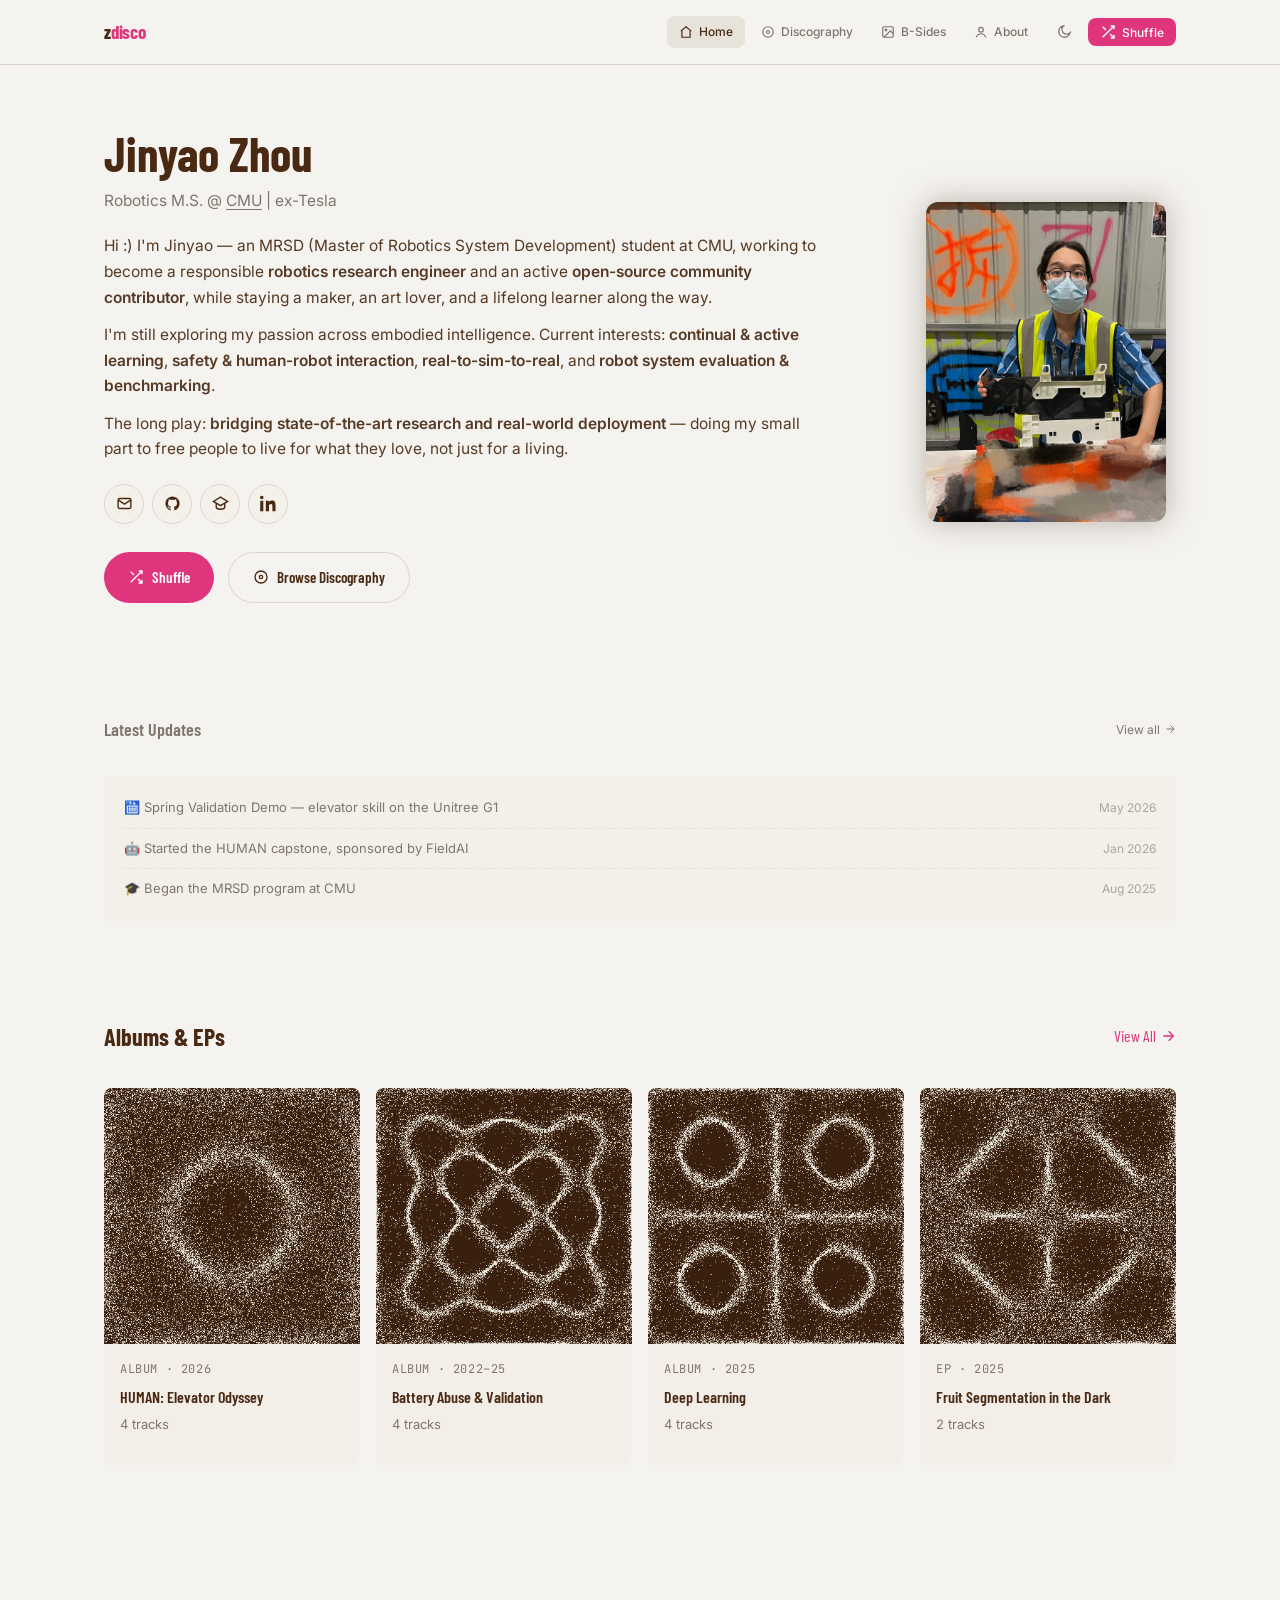
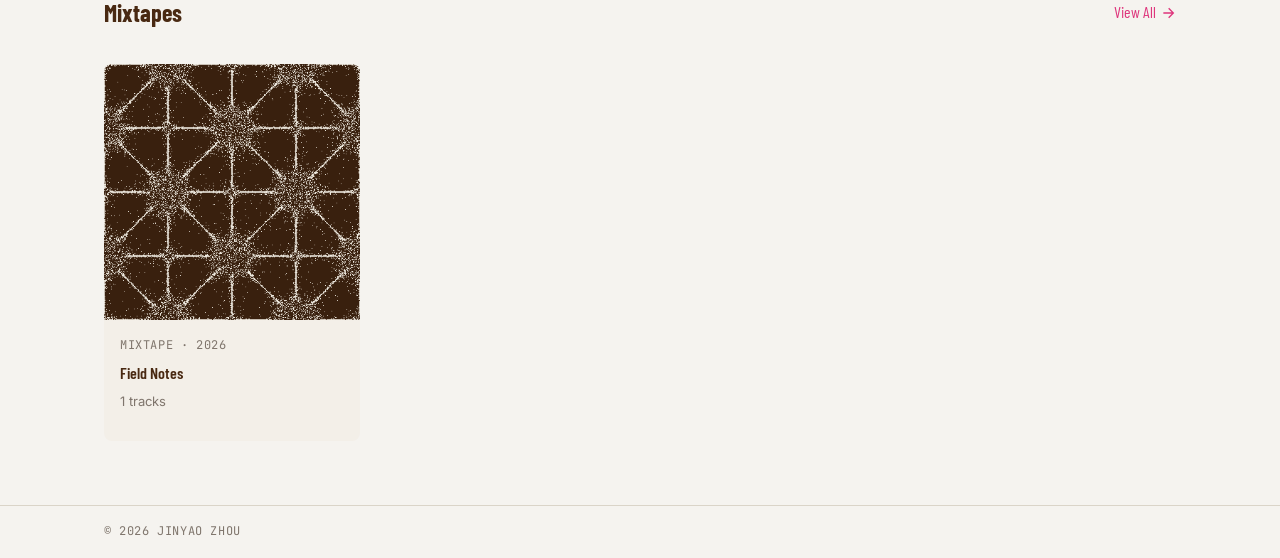
==== index.html @ b85bdb36 "Bio: strong -> responsible robotics research engineer Co-Authored-By: Claude Fable 5 <noreply@anthro" ====
<!doctype html>
<html lang="en">
<head>
<meta charset="utf-8">
<meta name="viewport" content="width=device-width, initial-scale=1">
<title>Jinyao Zhou — Robotics Engineer</title>
<meta name="description" content="Jinyao Zhou — robotics engineer at CMU. Humanoid loco-manipulation, real-robot validation, and a discography of everything learned along the way.">
<script>try{var s=localStorage.getItem("theme");if(s?s==="dark":matchMedia("(prefers-color-scheme: dark)").matches)document.documentElement.classList.add("dark")}catch(e){}</script>
<link rel="preconnect" href="https://fonts.googleapis.com">
<link rel="preconnect" href="https://fonts.gstatic.com" crossorigin>
<link href="https://fonts.googleapis.com/css2?family=Barlow:wght@400;500;600;700&family=Barlow+Condensed:wght@400;500;600;700&family=Inter:wght@300;400;500;600&family=JetBrains+Mono:wght@400;500&display=swap" rel="stylesheet">
<link rel="stylesheet" href="assets/style.css">
<link rel="icon" href="data:image/svg+xml,<svg xmlns='http://www.w3.org/2000/svg' viewBox='0 0 100 100'><circle cx='50' cy='50' r='46' fill='%23171310'/><circle cx='50' cy='50' r='30' fill='none' stroke='%23e0388a' stroke-width='4'/><circle cx='50' cy='50' r='8' fill='%23e0388a'/></svg>">
</head>
<body>
<nav class="nav">
  <div class="container wide nav-in">
    <a class="logo" href="index.html">z<span>disco</span></a>
    <div class="nav-right">
      <a class="nav-link" aria-current="page" href="index.html"><svg viewBox="0 0 24 24" fill="none" stroke="currentColor" stroke-width="2"><path d="M3 10.5 12 3l9 7.5"/><path d="M5 9.5V21h14V9.5"/></svg><span class="lbl">Home</span></a>
      <a class="nav-link" href="discography.html"><svg viewBox="0 0 24 24" fill="none" stroke="currentColor" stroke-width="2"><circle cx="12" cy="12" r="9"/><circle cx="12" cy="12" r="2.5"/></svg><span class="lbl">Discography</span></a>
      <a class="nav-link" href="bsides.html"><svg viewBox="0 0 24 24" fill="none" stroke="currentColor" stroke-width="2"><rect x="3" y="3" width="18" height="18" rx="2"/><circle cx="8.5" cy="8.5" r="1.5"/><path d="m21 15-5-5L5 21"/></svg><span class="lbl">B-Sides</span></a>
      <a class="nav-link" href="about.html"><svg viewBox="0 0 24 24" fill="none" stroke="currentColor" stroke-width="2"><circle cx="12" cy="8" r="4"/><path d="M4 21c1.5-4 4.5-6 8-6s6.5 2 8 6"/></svg><span class="lbl">About</span></a>
      <button class="icon-btn" onclick="toggleTheme()" aria-label="Toggle theme">
        <svg class="icon-sun" viewBox="0 0 24 24" fill="none" stroke="currentColor" stroke-width="2"><circle cx="12" cy="12" r="4"/><path d="M12 2v2m0 16v2M4.9 4.9l1.4 1.4m11.4 11.4 1.4 1.4M2 12h2m16 0h2M4.9 19.1l1.4-1.4M17.7 6.3l1.4-1.4"/></svg>
        <svg class="icon-moon" viewBox="0 0 24 24" fill="none" stroke="currentColor" stroke-width="2"><path d="M21 13A8.5 8.5 0 1 1 11 3a7 7 0 0 0 10 10z"/></svg>
      </button>
      <button class="nav-shuffle" onclick="shuffle()"><svg viewBox="0 0 24 24" fill="none" stroke="currentColor" stroke-width="2"><path d="M16 3h5v5M4 20 21 3M21 16v5h-5M15 15l6 6M4 4l5 5"/></svg><span class="lbl">Shuffle</span></button>
    </div>
  </div>
</nav>

<main>
  <!-- hero: academic intro -->
  <section class="hero">
    <div class="container wide hero-in">
      <div class="fade-in">
        <h1>Jinyao Zhou</h1>
        <p class="role">Robotics M.S. @ <a href="https://www.ri.cmu.edu/" target="_blank" rel="noopener">CMU</a> | ex-Tesla</p>
        <p class="bio">
          Hi :) I'm Jinyao — an MRSD (Master of Robotics System Development) student at CMU,
          working to become a responsible <strong>robotics research engineer</strong> and an active
          <strong>open-source community contributor</strong>, while staying a maker, an art
          lover, and a lifelong learner along the way.
        </p>
        <p class="bio">
          I'm still exploring my passion across embodied intelligence. Current interests:
          <strong>continual &amp; active learning</strong>, <strong>safety &amp; human-robot
          interaction</strong>, <strong>real-to-sim-to-real</strong>, and <strong>robot system
          evaluation &amp; benchmarking</strong>.
        </p>
        <p class="bio">
          The long play: <strong>bridging state-of-the-art research and real-world
          deployment</strong> — doing my small part to free people to live for what they love,
          not just for a living.
        </p>
        <div class="hero-links">
          <a class="chip" aria-label="Email" title="Email" href="mailto:jinyaozh@cs.cmu.edu"><svg viewBox="0 0 24 24" fill="none" stroke="currentColor" stroke-width="2"><rect x="3" y="5" width="18" height="14" rx="2"/><path d="m3 7 9 6 9-6"/></svg></a>
          <a class="chip" aria-label="GitHub" title="GitHub" href="https://github.com/kaleido-jean" target="_blank" rel="noopener"><svg viewBox="0 0 24 24" fill="currentColor"><path d="M12 2a10 10 0 0 0-3.16 19.49c.5.09.68-.22.68-.48v-1.7c-2.78.6-3.37-1.34-3.37-1.34-.45-1.16-1.11-1.47-1.11-1.47-.9-.62.07-.6.07-.6 1 .07 1.53 1.03 1.53 1.03.89 1.52 2.34 1.08 2.91.83.09-.65.35-1.09.63-1.34-2.22-.25-4.55-1.11-4.55-4.94 0-1.09.39-1.98 1.03-2.68-.1-.25-.45-1.27.1-2.64 0 0 .84-.27 2.75 1.02a9.56 9.56 0 0 1 5 0c1.91-1.29 2.75-1.02 2.75-1.02.55 1.37.2 2.39.1 2.64.64.7 1.03 1.59 1.03 2.68 0 3.84-2.34 4.68-4.57 4.93.36.31.68.92.68 1.85V21c0 .27.18.58.69.48A10 10 0 0 0 12 2z"/></svg></a>
          <a class="chip" aria-label="Google Scholar" title="Google Scholar (TODO)" href="#"><svg viewBox="0 0 24 24" fill="none" stroke="currentColor" stroke-width="2"><path d="M12 3 2 9l10 6 10-6-10-6z"/><path d="M6 11.5V17c0 1.7 2.7 3 6 3s6-1.3 6-3v-5.5"/></svg></a>
          <a class="chip" aria-label="LinkedIn" title="LinkedIn" href="https://www.linkedin.com/in/jinyao-zhou-a4422336a/" target="_blank" rel="noopener"><svg viewBox="0 0 24 24" fill="currentColor"><path d="M4.98 3.5A2.49 2.49 0 0 1 2.5 6 2.49 2.49 0 0 1 0 3.5C0 2.12 1.12 1 2.5 1s2.48 1.12 2.48 2.5zM.3 8.2h4.4V23H.3zM8.2 8.2h4.2v2h.06c.59-1.1 2.03-2.27 4.18-2.27 4.47 0 5.3 2.94 5.3 6.77V23h-4.4v-6.7c0-1.6-.03-3.66-2.23-3.66-2.24 0-2.58 1.74-2.58 3.54V23H8.2z"/></svg></a>
        </div>
        <div class="hero-ctas">
          <button class="btn-pill primary" onclick="shuffle()"><svg viewBox="0 0 24 24" fill="none" stroke="currentColor" stroke-width="2"><path d="M16 3h5v5M4 20 21 3M21 16v5h-5M15 15l6 6M4 4l5 5"/></svg>Shuffle</button>
          <a class="btn-pill outline" href="discography.html"><svg viewBox="0 0 24 24" fill="none" stroke="currentColor" stroke-width="2"><circle cx="12" cy="12" r="9"/><circle cx="12" cy="12" r="2.5"/></svg>Browse Discography</a>
        </div>
      </div>
      <div class="hero-photo fade-in d2">
        <img src="assets/profile.jpg" alt="Portrait of Jinyao Zhou">
      </div>
    </div>
  </section>

  <!-- Latest Updates -->
  <section class="block">
    <div class="container wide">
      <div class="sec-head sm">
        <h2>Latest Updates</h2>
        <a class="more xs" href="about.html">View all <svg viewBox="0 0 24 24" fill="none" stroke="currentColor" stroke-width="2" style="width:12px;height:12px"><path d="M5 12h14M13 5l7 7-7 7"/></svg></a>
      </div>
      <div class="updates">
        <div class="update"><span>🛗 Spring Validation Demo — elevator skill on the Unitree G1</span><span class="when">May 2026</span></div>
        <div class="update"><span>🤖 Started the HUMAN capstone, sponsored by FieldAI</span><span class="when">Jan 2026</span></div>
        <div class="update"><span>🎓 Began the MRSD program at CMU</span><span class="when">Aug 2025</span></div>
      </div>
    </div>
  </section>

  <!-- Albums & EPs: the projects -->
  <section class="block lg">
    <div class="container wide">
      <div class="sec-head">
        <h2>Albums &amp; EPs</h2>
        <a class="more" href="discography.html">View All <svg viewBox="0 0 24 24" fill="none" stroke="currentColor" stroke-width="2"><path d="M5 12h14M13 5l7 7-7 7"/></svg></a>
      </div>
      <div class="grid-albums" data-albums="4" data-types="album,ep"></div>
    </div>
  </section>

  <!-- Mixtapes: casual notes & essays -->
  <section class="block lg">
    <div class="container wide">
      <div class="sec-head">
        <h2>Mixtapes</h2>
        <a class="more" href="discography.html">View All <svg viewBox="0 0 24 24" fill="none" stroke="currentColor" stroke-width="2"><path d="M5 12h14M13 5l7 7-7 7"/></svg></a>
      </div>
      <div class="grid-albums" data-albums="4" data-types="mixtape"></div>
    </div>
  </section>

  <!-- B-Sides preview: photos & artworks -->
  <section class="block lg">
    <div class="container wide">
      <div class="sec-head">
        <h2>B-Sides</h2>
        <a class="more" href="bsides.html">Gallery <svg viewBox="0 0 24 24" fill="none" stroke="currentColor" stroke-width="2"><path d="M5 12h14M13 5l7 7-7 7"/></svg></a>
      </div>
      <div class="grid-photos" data-photos data-empty-hide></div>
    </div>
  </section>
</main>

<footer class="site">
  <div class="container wide">
    <span class="metadata">© 2026 Jinyao Zhou</span>
  </div>
</footer>

<script src="assets/albums.js"></script>
<script src="assets/site.js"></script>
<script src="assets/chladni.js"></script>
</body>
</html>
---- assets/style.css ----
/* ============================================================
   zdisco — ported 1:1 from the Lovable draft's design tokens
   (src/index.css + tailwind.config.ts of genz-discography)
   Fonts: Barlow Condensed (headings) · Inter (body) · JetBrains Mono (metadata)
   ============================================================ */

:root {
  --background: 38 25% 95%;
  --foreground: 25 60% 18%;
  --card: 38 30% 93%;
  --card-foreground: 25 60% 18%;
  --primary: 335 72% 54%;
  --primary-foreground: 0 0% 100%;
  --muted: 38 20% 88%;
  --muted-foreground: 30 8% 46%;
  --border: 38 20% 82%;
  --radius: 0.75rem;

  --font-heading: 'Barlow Condensed', 'Barlow', sans-serif;
  --font-body: 'Inter', sans-serif;
  --font-mono: 'JetBrains Mono', monospace;

  --glow-primary: 0 0 30px hsl(25 10% 45% / 0.5);
}

.dark {
  --background: 30 20% 6%;
  --foreground: 35 40% 82%;
  --card: 30 15% 12%;
  --card-foreground: 40 25% 93%;
  --primary: 335 72% 54%;
  --primary-foreground: 30 20% 6%;
  --muted: 30 10% 20%;
  --muted-foreground: 35 12% 62%;
  --border: 30 10% 20%;
}

* { box-sizing: border-box; border-color: hsl(var(--border)); }
html { scroll-behavior: smooth; }
@media (prefers-reduced-motion: reduce) {
  html { scroll-behavior: auto; }
  * { transition: none !important; animation: none !important; }
}

body {
  margin: 0;
  background: hsl(var(--background));
  color: hsl(var(--foreground));
  font-family: var(--font-body);
  font-size: 15.5px;
  line-height: 1.65;
  -webkit-font-smoothing: antialiased;
}

h1, h2, h3, h4 { font-family: var(--font-heading); margin: 0; }
a { color: inherit; text-decoration: none; }
:focus-visible { outline: 2px solid hsl(var(--primary)); outline-offset: 3px; border-radius: 4px; }

.container { max-width: 1024px; margin: 0 auto; padding: 0 24px; }
.container.wide { max-width: 1120px; }
.container.narrow { max-width: 768px; }

/* .metadata — the mono uppercase label used everywhere in the draft */
.metadata {
  font-family: var(--font-mono);
  font-size: 12px;
  letter-spacing: .05em;
  text-transform: uppercase;
  color: hsl(var(--muted-foreground));
}

.text-gradient { color: hsl(var(--primary)); }
.text-muted { color: hsl(var(--muted-foreground)); }

/* ---------------- navbar (fixed, blurred, like source) ---------------- */
.nav {
  position: fixed; top: 0; left: 0; right: 0; z-index: 50;
  background: hsl(var(--background) / .8);
  backdrop-filter: blur(24px);
  -webkit-backdrop-filter: blur(24px);
  border-bottom: 1px solid hsl(var(--border));
}
.nav-in { display: flex; align-items: center; justify-content: space-between; height: 64px; }
.logo { font-family: var(--font-heading); font-weight: 700; font-size: 19px; letter-spacing: -.01em; }
.logo span { color: hsl(var(--primary)); }
.nav-right { display: flex; align-items: center; gap: 4px; }
.nav-link {
  display: inline-flex; align-items: center; gap: 6px;
  padding: 6px 12px; border-radius: 8px;
  font-size: 12px; font-weight: 500;
  color: hsl(var(--muted-foreground));
  transition: color .15s, background .15s;
}
.nav-link:hover { color: hsl(var(--foreground)); }
.nav-link[aria-current="page"] { background: hsl(var(--muted)); color: hsl(var(--foreground)); }
.nav-link svg { width: 14px; height: 14px; }
@media (max-width: 640px) { .nav-link .lbl { display: none; } }

.icon-btn {
  margin-left: 4px; padding: 8px; border-radius: 8px;
  background: none; border: none; cursor: pointer;
  color: hsl(var(--muted-foreground)); display: inline-flex;
}
.icon-btn:hover { color: hsl(var(--foreground)); }
.icon-btn svg { width: 16px; height: 16px; }
.icon-moon { display: block; }
.icon-sun { display: none; }
.dark .icon-moon { display: none; }
.dark .icon-sun { display: block; }

.nav-shuffle {
  margin-left: 4px;
  display: inline-flex; align-items: center; gap: 6px;
  padding: 6px 12px; border-radius: 8px; border: none; cursor: pointer;
  background: hsl(var(--primary)); color: hsl(var(--primary-foreground));
  font-family: var(--font-body); font-size: 12px; font-weight: 500;
  transition: opacity .15s;
}
.nav-shuffle:hover { opacity: .9; }
.nav-shuffle svg { width: 16px; height: 16px; }
@media (max-width: 640px) { .nav-shuffle .lbl { display: none; } }

/* ---------------- buttons (hero pills) ---------------- */
.btn-pill {
  display: inline-flex; align-items: center; gap: 8px;
  padding: 12px 24px; border-radius: 999px; cursor: pointer;
  font-family: var(--font-heading); font-weight: 600; font-size: 15px;
  border: none; transition: opacity .15s, background .15s;
}
.btn-pill svg { width: 16px; height: 16px; }
.btn-pill.primary {
  background: hsl(var(--primary)); color: hsl(var(--primary-foreground));
  animation: pulse-glow 2s ease-in-out infinite;
}
.btn-pill.primary:hover { opacity: .9; }
.btn-pill.outline {
  background: transparent; border: 1px solid hsl(var(--border)); color: hsl(var(--foreground));
}
.btn-pill.outline:hover { background: hsl(var(--muted)); }

@keyframes pulse-glow {
  0%, 100% { box-shadow: 0 0 15px hsl(335 72% 60% / .4); }
  50% { box-shadow: 0 0 30px hsl(335 72% 65% / .6), 0 0 55px hsl(335 72% 52% / .3); }
}

/* ---------------- hero (home) ---------------- */
.hero { position: relative; padding: 128px 0 80px; overflow: hidden; }
.hero-in {
  position: relative;
  display: grid; grid-template-columns: 1fr 250px; gap: 40px; align-items: center;
}
@media (max-width: 760px) {
  .hero { padding-top: 104px; }
  .hero-in { grid-template-columns: 1fr; gap: 30px; }
  .hero-photo { order: -1; }
}
.hero h1 {
  font-size: clamp(36px, 5vw, 48px);   /* same display size as the other page heads */
  font-weight: 700; line-height: 1.08; margin: 0 0 8px;
}
.hero .role { font-size: 15.5px; color: hsl(var(--muted-foreground)); margin: 0 0 20px; }
.hero .role a { text-decoration: underline; text-underline-offset: 3px; }
.hero .role a:hover { color: hsl(var(--primary)); }
.hero .bio { max-width: 72ch; margin: 0 0 12px; font-size: 15.5px; color: hsl(var(--foreground) / .92); }
.hero .bio strong { font-weight: 600; }
.hero-ctas { display: flex; flex-wrap: wrap; gap: 14px; margin-top: 28px; }
.hero-links { display: flex; flex-wrap: wrap; gap: 8px; margin-top: 22px; }
.chip {
  display: inline-flex; align-items: center; justify-content: center;
  width: 40px; height: 40px; border-radius: 999px;
  border: 1px solid hsl(var(--border));
  background: hsl(var(--card) / .7);
  transition: border-color .15s, color .15s;
}
.chip:hover { border-color: hsl(var(--primary)); color: hsl(var(--primary)); }
.chip svg { width: 17px; height: 17px; }

.hero-photo img {
  width: 100%; max-width: 240px; aspect-ratio: 3/4; object-fit: cover;
  border-radius: var(--radius);
  box-shadow: var(--glow-primary);
}

/* ---------------- sections ---------------- */
section.block { padding: 32px 0; }
section.block.lg { padding: 64px 0; }
.sec-head { display: flex; align-items: center; justify-content: space-between; margin-bottom: 32px; }
.sec-head h2 { font-size: 24px; font-weight: 700; }
.sec-head.sm h2 { font-size: 18px; font-weight: 600; color: hsl(var(--muted-foreground)); }
.sec-head .more {
  display: inline-flex; align-items: center; gap: 4px;
  font-family: var(--font-heading); font-size: 16px; color: hsl(var(--primary));
}
.sec-head .more:hover { text-decoration: underline; }
.sec-head .more svg { width: 16px; height: 16px; }
.sec-head .more.xs { font-family: var(--font-body); font-size: 12px; color: hsl(var(--muted-foreground)); }
.sec-head .more.xs:hover { color: hsl(var(--primary)); text-decoration: none; }

/* ---------------- updates strip ---------------- */
.updates { background: hsl(var(--card) / .8); border-radius: 8px; padding: 12px 20px; }
.update {
  display: flex; align-items: center; justify-content: space-between;
  padding: 9px 0; border-bottom: 1px dashed hsl(var(--border) / .5);
  font-size: 13px; color: hsl(var(--muted-foreground));
}
.update:last-child { border-bottom: none; }
.update .when { font-size: 12px; color: hsl(var(--muted-foreground) / .6); margin-left: 16px; white-space: nowrap; }

/* ---------------- album cards ---------------- */
.grid-albums { display: grid; grid-template-columns: repeat(2, 1fr); gap: 16px; }
@media (min-width: 768px) { .grid-albums { grid-template-columns: repeat(4, 1fr); } }
.grid-albums.all { grid-template-columns: repeat(2, 1fr); }
@media (min-width: 640px) { .grid-albums.all { grid-template-columns: repeat(3, 1fr); } }
@media (min-width: 960px) { .grid-albums.all { grid-template-columns: repeat(4, 1fr); } }

.album-card { display: block; }
.album-card .box {
  border-radius: 8px; overflow: hidden; background: hsl(var(--card));
  transition: box-shadow .3s ease, transform .3s ease;
}
.album-card:hover .box { box-shadow: var(--glow-primary); transform: translateY(-4px) scale(1.02); }
.album-card .art { aspect-ratio: 1; overflow: hidden; }
.album-card .art img,
.album-card .art canvas { width: 100%; height: 100%; object-fit: cover; display: block; transition: transform .5s; }
.album-card:hover .art img,
.album-card:hover .art canvas { transform: scale(1.1); }
.album-card .meta { padding: 16px; }
.album-card h3 {
  font-weight: 600; font-size: 16px; color: hsl(var(--foreground));
  white-space: nowrap; overflow: hidden; text-overflow: ellipsis; margin-top: 4px;
}
.album-card .tracks { font-size: 13px; color: hsl(var(--muted-foreground)); margin-top: 4px; }

/* ---------------- photos ---------------- */
.grid-photos { display: grid; grid-template-columns: repeat(2, 1fr); gap: 12px; }
@media (min-width: 768px) { .grid-photos { grid-template-columns: repeat(4, 1fr); } }
.grid-photos.gallery { gap: 16px; }
.photo { aspect-ratio: 1; border-radius: 8px; overflow: hidden; position: relative;
         padding: 0; border: none; background: none; cursor: pointer; display: block; width: 100%; }
.stack-badge {
  position: absolute; top: 10px; right: 10px; z-index: 2;
  display: inline-flex; align-items: center; gap: 5px;
  font-family: var(--font-mono); font-size: 11px;
  color: #fff; background: rgba(0,0,0,.55); backdrop-filter: blur(4px);
  padding: 4px 9px; border-radius: 999px;
}
.stack-badge svg { width: 12px; height: 12px; }
.photo img { width: 100%; height: 100%; object-fit: cover; display: block; transition: transform .5s; }
.photo:hover img { transform: scale(1.1); }
.photo .cap {
  position: absolute; inset: 0; padding: 12px;
  display: flex; flex-direction: column; justify-content: flex-end;
  background: hsl(var(--background) / .6);
  opacity: 0; transition: opacity .2s;
}
.photo:hover .cap { opacity: 1; }
.photo .cap .t { font-family: var(--font-heading); font-weight: 600; font-size: 14.5px; color: hsl(var(--foreground)); }

/* ---------------- page heads ---------------- */
.page-pad { padding: 96px 0 64px; min-height: 100vh; }
.page-head h1 { font-size: clamp(36px, 5vw, 48px); font-weight: 700; margin-bottom: 8px; }
.page-head p { color: hsl(var(--muted-foreground)); margin: 0 0 40px; }

/* ---------------- album detail ---------------- */
.back-link {
  display: inline-flex; align-items: center; gap: 8px;
  font-size: 14px; color: hsl(var(--muted-foreground)); margin-bottom: 32px;
  transition: color .15s;
}
.back-link:hover { color: hsl(var(--foreground)); }
.back-link svg { width: 16px; height: 16px; }

.album-hero { display: flex; flex-direction: column; gap: 32px; margin-bottom: 48px; }
@media (min-width: 768px) { .album-hero { flex-direction: row; } }
.album-hero .art {
  width: 100%; max-width: 288px; aspect-ratio: 1; flex-shrink: 0;
  border-radius: 12px; overflow: hidden;
  transition: box-shadow .3s ease;
}
.album-hero .art:hover { box-shadow: var(--glow-primary); }
.album-hero .art img,
.album-hero .art canvas { width: 100%; height: 100%; object-fit: cover; display: block; }
.album-hero .info { display: flex; flex-direction: column; justify-content: flex-end; }
.album-hero h1 { font-size: clamp(36px, 5vw, 48px); font-weight: 700; margin: 8px 0 12px; }
.album-hero .desc { color: hsl(var(--muted-foreground)); font-size: 14px; line-height: 1.65; max-width: 32rem; margin: 0 0 16px; }
.album-hero .actions { display: flex; gap: 12px; margin-top: 24px; }
.album-hero .actions .btn-pill { font-size: 14px; padding: 12px 24px; animation: none; }

.tracklist-wrap { border-top: 1px solid hsl(var(--border)); padding-top: 24px; }
.tracklist-wrap h2 { font-size: 18px; font-weight: 600; margin-bottom: 16px; }
.track-item {
  display: flex; align-items: center; gap: 16px;
  padding: 12px 16px; border-radius: 8px;
  transition: background .15s;
}
.track-item:hover { background: hsl(var(--muted) / .5); }
.track-item .no { width: 32px; text-align: center; }
.track-item .t {
  flex: 1; min-width: 0; font-size: 14px; font-weight: 500; color: hsl(var(--foreground));
  white-space: nowrap; overflow: hidden; text-overflow: ellipsis;
  transition: color .15s;
}
.track-item:hover .t { color: hsl(var(--primary)); }
.track-item .dur { display: flex; align-items: center; gap: 4px; color: hsl(var(--muted-foreground)); }
.track-item .dur svg { width: 12px; height: 12px; }
.track-item .chev { width: 16px; height: 16px; color: hsl(var(--muted-foreground)); opacity: 0; transition: opacity .15s; }
.track-item:hover .chev { opacity: 1; }

/* ---------------- track (lesson) page ---------------- */
.track-head { display: flex; align-items: center; gap: 22px; margin-bottom: 36px; }
.track-head .thumb { width: 96px; height: 96px; border-radius: 8px; overflow: hidden; flex-shrink: 0; }
.track-head .thumb img,
.track-head .thumb canvas { width: 100%; height: 100%; object-fit: cover; display: block; }
.track-head h1 { font-size: clamp(26px, 3.5vw, 34px); font-weight: 700; line-height: 1.15; margin: 6px 0 8px; }
.track-head .meta-row { display: flex; align-items: center; gap: 14px; font-size: 13px; color: hsl(var(--muted-foreground)); }
.track-head .meta-row span { display: inline-flex; align-items: center; gap: 4px; }
.track-head .meta-row svg { width: 12px; height: 12px; }

.soundtrack {
  display: flex; align-items: center; gap: 12px;
  background: hsl(var(--card)); border-radius: 8px;
  padding: 12px 16px; margin-bottom: 32px; font-size: 14px;
}
.soundtrack svg { width: 16px; height: 16px; color: hsl(var(--primary)); }
.soundtrack .q { color: hsl(var(--muted-foreground)); }

article.lesson { color: hsl(var(--foreground) / .9); line-height: 1.65; }
article.lesson p { margin: 0 0 16px; }

.track-nav {
  display: flex; justify-content: space-between; gap: 20px;
  margin-top: 64px; padding-top: 24px; border-top: 1px solid hsl(var(--border));
  font-size: 14px; color: hsl(var(--muted-foreground));
}
.track-nav a:hover { color: hsl(var(--foreground)); }

/* ---------------- about ---------------- */
.about-prose { margin-bottom: 40px; }
.about-prose h1 { font-size: clamp(36px, 5vw, 48px); font-weight: 700; margin-bottom: 24px; }
.about-prose p { color: hsl(var(--muted-foreground)); line-height: 1.65; margin: 0 0 16px; max-width: 65ch; }
.about-updates h2 { font-size: 24px; font-weight: 700; margin-bottom: 24px; }
.about-updates .card {
  background: hsl(var(--muted) / .5); border-radius: 12px; padding: 24px;
  transition: box-shadow .3s ease;
}
.about-updates .card:hover { box-shadow: var(--glow-primary); }
.about-updates .row {
  display: flex; align-items: center; justify-content: space-between;
  padding: 12px 0; border-bottom: 1px dashed hsl(var(--border));
  font-size: 14px;
}
.about-updates .row:last-child { border-bottom: none; }
.about-updates .row .when { margin-left: 16px; white-space: nowrap; font-size: 12px; }

/* ---------------- off the record (about) ---------------- */
.off-record { margin-bottom: 56px; }
.off-record h2 { font-size: 24px; font-weight: 700; margin-bottom: 18px; }
.off-record ul { list-style: none; margin: 0; padding: 0; display: grid; gap: 12px; }
.off-record li { line-height: 1.7; color: hsl(var(--foreground) / .92); }
.off-record a { text-decoration: underline; text-underline-offset: 3px; text-decoration-color: hsl(var(--border)); transition: color .15s; }
.off-record a:hover { color: hsl(var(--primary)); text-decoration-color: currentColor; }

/* ---------------- footer ---------------- */
footer.site { border-top: 1px solid hsl(var(--border)); padding: 16px 0; }
footer.site .container { display: flex; align-items: center; justify-content: space-between; }

/* ---------------- entrance animations (fade-in from source) ---------------- */
@keyframes fade-in {
  0% { opacity: 0; transform: translateY(10px); }
  100% { opacity: 1; transform: translateY(0); }
}
.fade-in { opacity: 0; animation: fade-in .5s ease-out forwards; }
.d1 { animation-delay: .1s; } .d2 { animation-delay: .2s; } .d3 { animation-delay: .3s; } .d4 { animation-delay: .4s; }


/* ---------------- lightbox ---------------- */
.lightbox {
  position: fixed; inset: 0; z-index: 100;
  display: none; align-items: center; justify-content: center; gap: 18px;
  background: hsl(25 60% 6% / .92); backdrop-filter: blur(6px);
  padding: 32px;
}
.lightbox.open { display: flex; }
.lightbox figure { margin: 0; max-width: min(1000px, 82vw); text-align: center; }
.lightbox img {
  max-width: 100%; max-height: 74vh; object-fit: contain;
  border-radius: 10px; box-shadow: 0 20px 60px rgba(0,0,0,.5);
}
.lightbox figcaption { margin-top: 14px; }
.lightbox figcaption .t { font-family: var(--font-heading); font-weight: 600; font-size: 18px; color: #f2efe8; margin: 0 0 2px; }
.lightbox figcaption .metadata { color: #b7ac9c; }
.lightbox figcaption .d { font-size: 13px; color: #b7ac9c; margin: 4px 0 0; }
.lb-close {
  position: absolute; top: 18px; right: 22px;
  background: none; border: none; cursor: pointer;
  font-size: 34px; line-height: 1; color: #f2efe8; padding: 6px;
}
.lb-nav {
  background: rgba(255,255,255,.08); border: none; cursor: pointer;
  color: #f2efe8; font-size: 22px; line-height: 1;
  width: 46px; height: 46px; border-radius: 50%; flex-shrink: 0;
}
.lb-nav:hover { background: rgba(255,255,255,.18); }
@media (max-width: 640px) { .lb-nav { display: none; } .lightbox { padding: 16px; } }
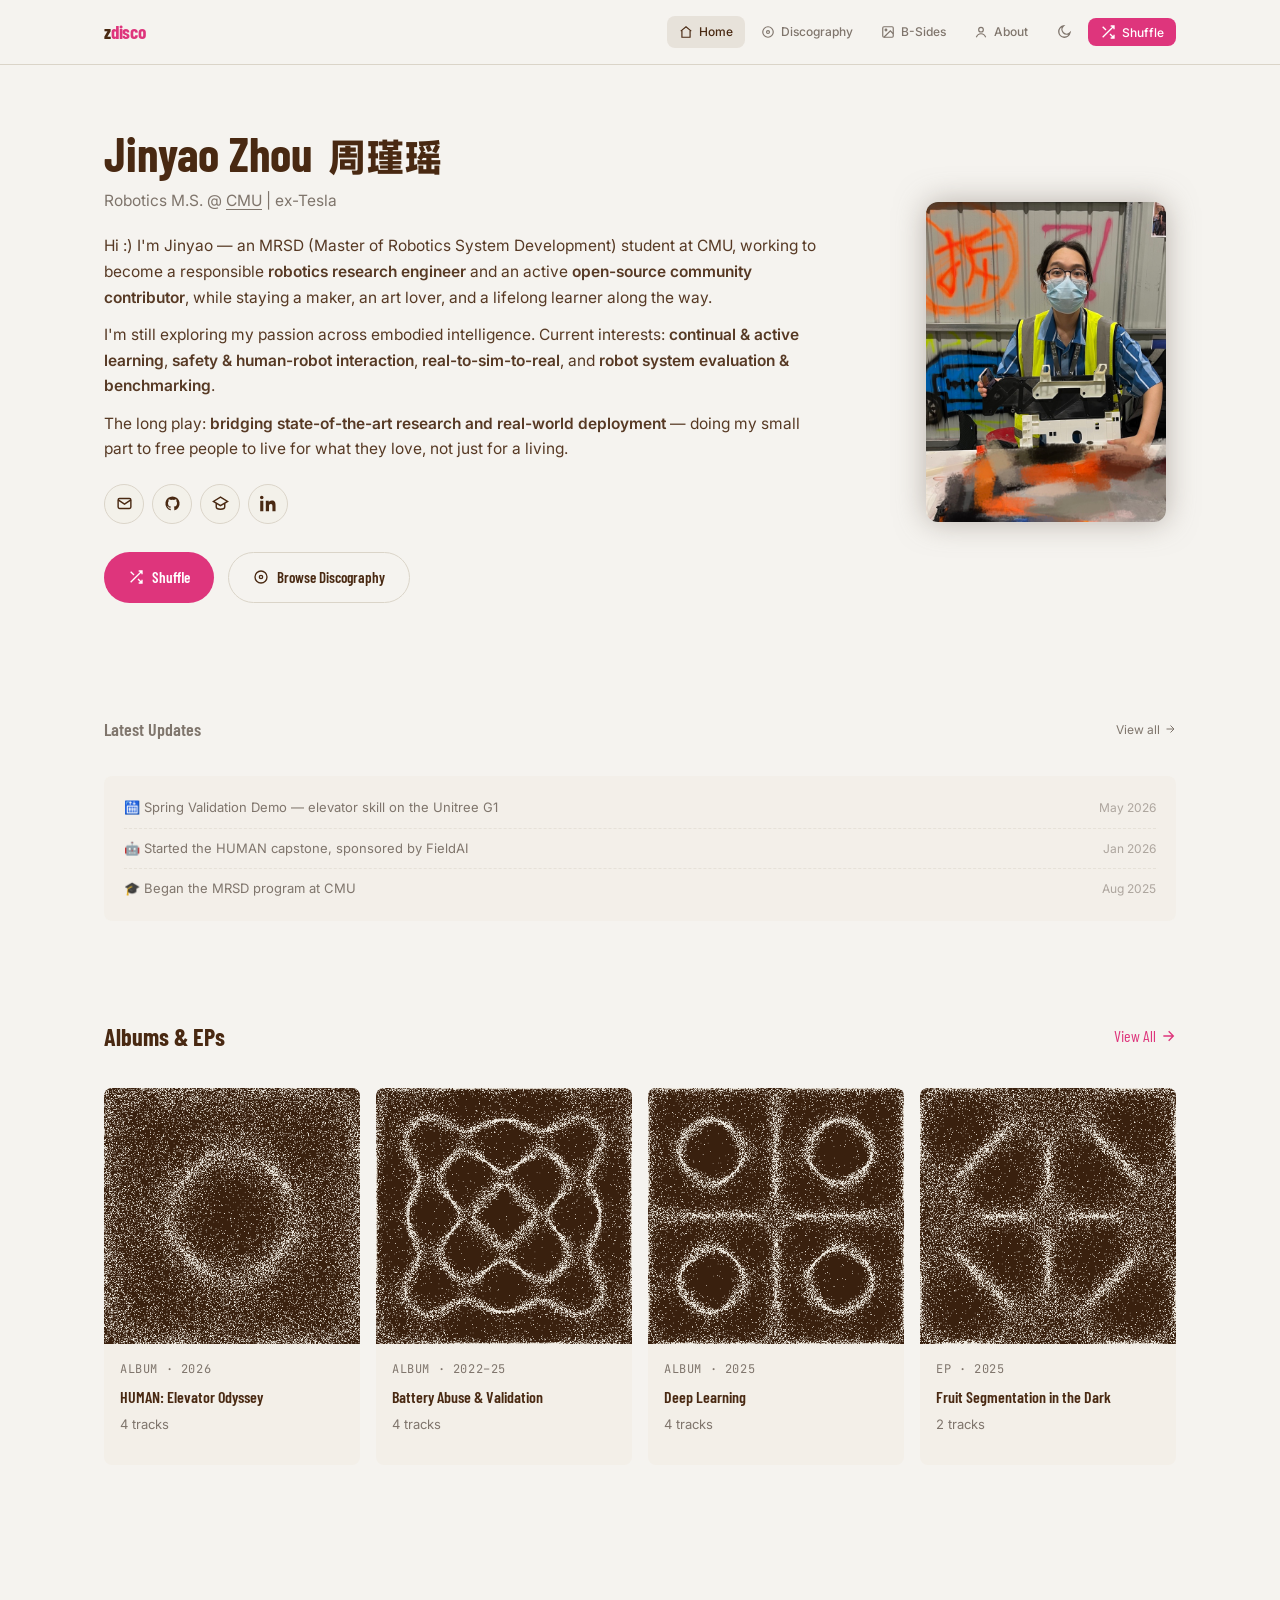
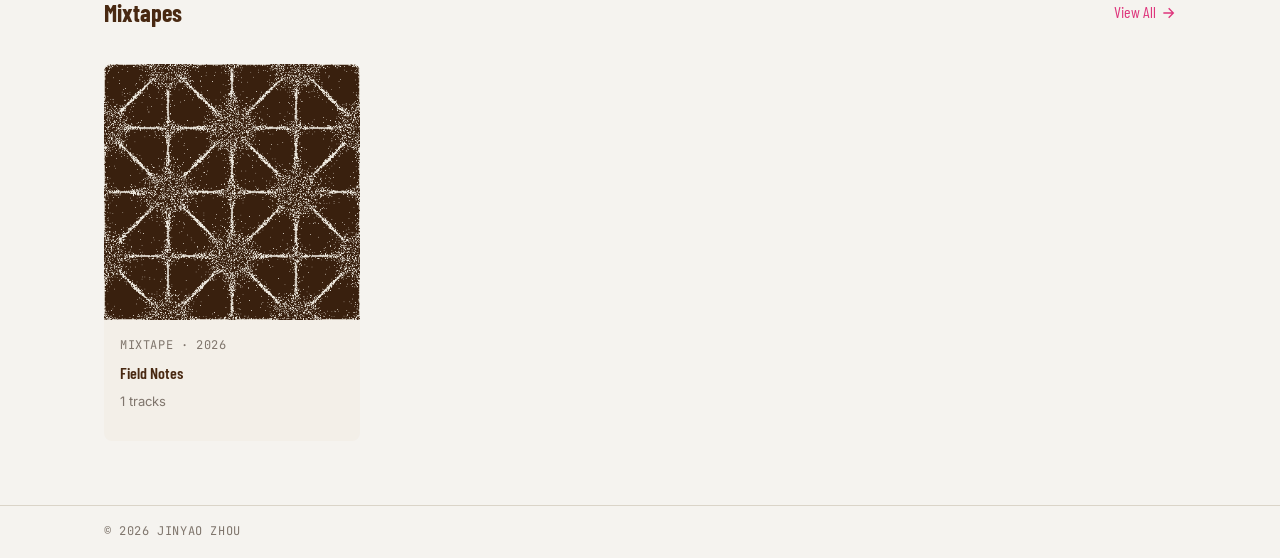
==== commit 00d50394: "Chinese name 周瑾瑶 in MiSans Bold, weight-parity with the English 3-glyph woff2 subset (2.7KB) self-ho" ====
--- a/index.html
+++ b/index.html
@@ -35,7 +35,7 @@
   <section class="hero">
     <div class="container wide hero-in">
       <div class="fade-in">
-        <h1>Jinyao Zhou</h1>
+        <h1>Jinyao Zhou <span class="zh">周瑾瑶</span></h1>
         <p class="role">Robotics M.S. @ <a href="https://www.ri.cmu.edu/" target="_blank" rel="noopener">CMU</a> | ex-Tesla</p>
         <p class="bio">
           Hi :) I'm Jinyao — an MRSD (Master of Robotics System Development) student at CMU,
--- a/assets/style.css
+++ b/assets/style.css
@@ -60,6 +60,14 @@
 .container.wide { max-width: 1120px; }
 .container.narrow { max-width: 768px; }
 
+/* Chinese name beside the English name — MiSans Bold, subset to the three glyphs */
+@font-face {
+  font-family: "MiSans Name";
+  src: url("fonts/misans-name.woff2") format("woff2");
+  font-weight: 700;
+  font-display: swap;
+}
+
 /* .metadata — the mono uppercase label used everywhere in the draft */
 .metadata {
   font-family: var(--font-mono);
@@ -157,6 +165,11 @@
 .hero h1 {
   font-size: clamp(36px, 5vw, 48px);   /* same display size as the other page heads */
   font-weight: 700; line-height: 1.08; margin: 0 0 8px;
+}
+.hero h1 .zh {
+  /* weight- and size-parity with the Barlow Condensed english name */
+  font-family: "MiSans Name", "PingFang SC", "Microsoft YaHei", sans-serif;
+  font-size: .8em; font-weight: 700; margin-left: 6px;
 }
 .hero .role { font-size: 15.5px; color: hsl(var(--muted-foreground)); margin: 0 0 20px; }
 .hero .role a { text-decoration: underline; text-underline-offset: 3px; }
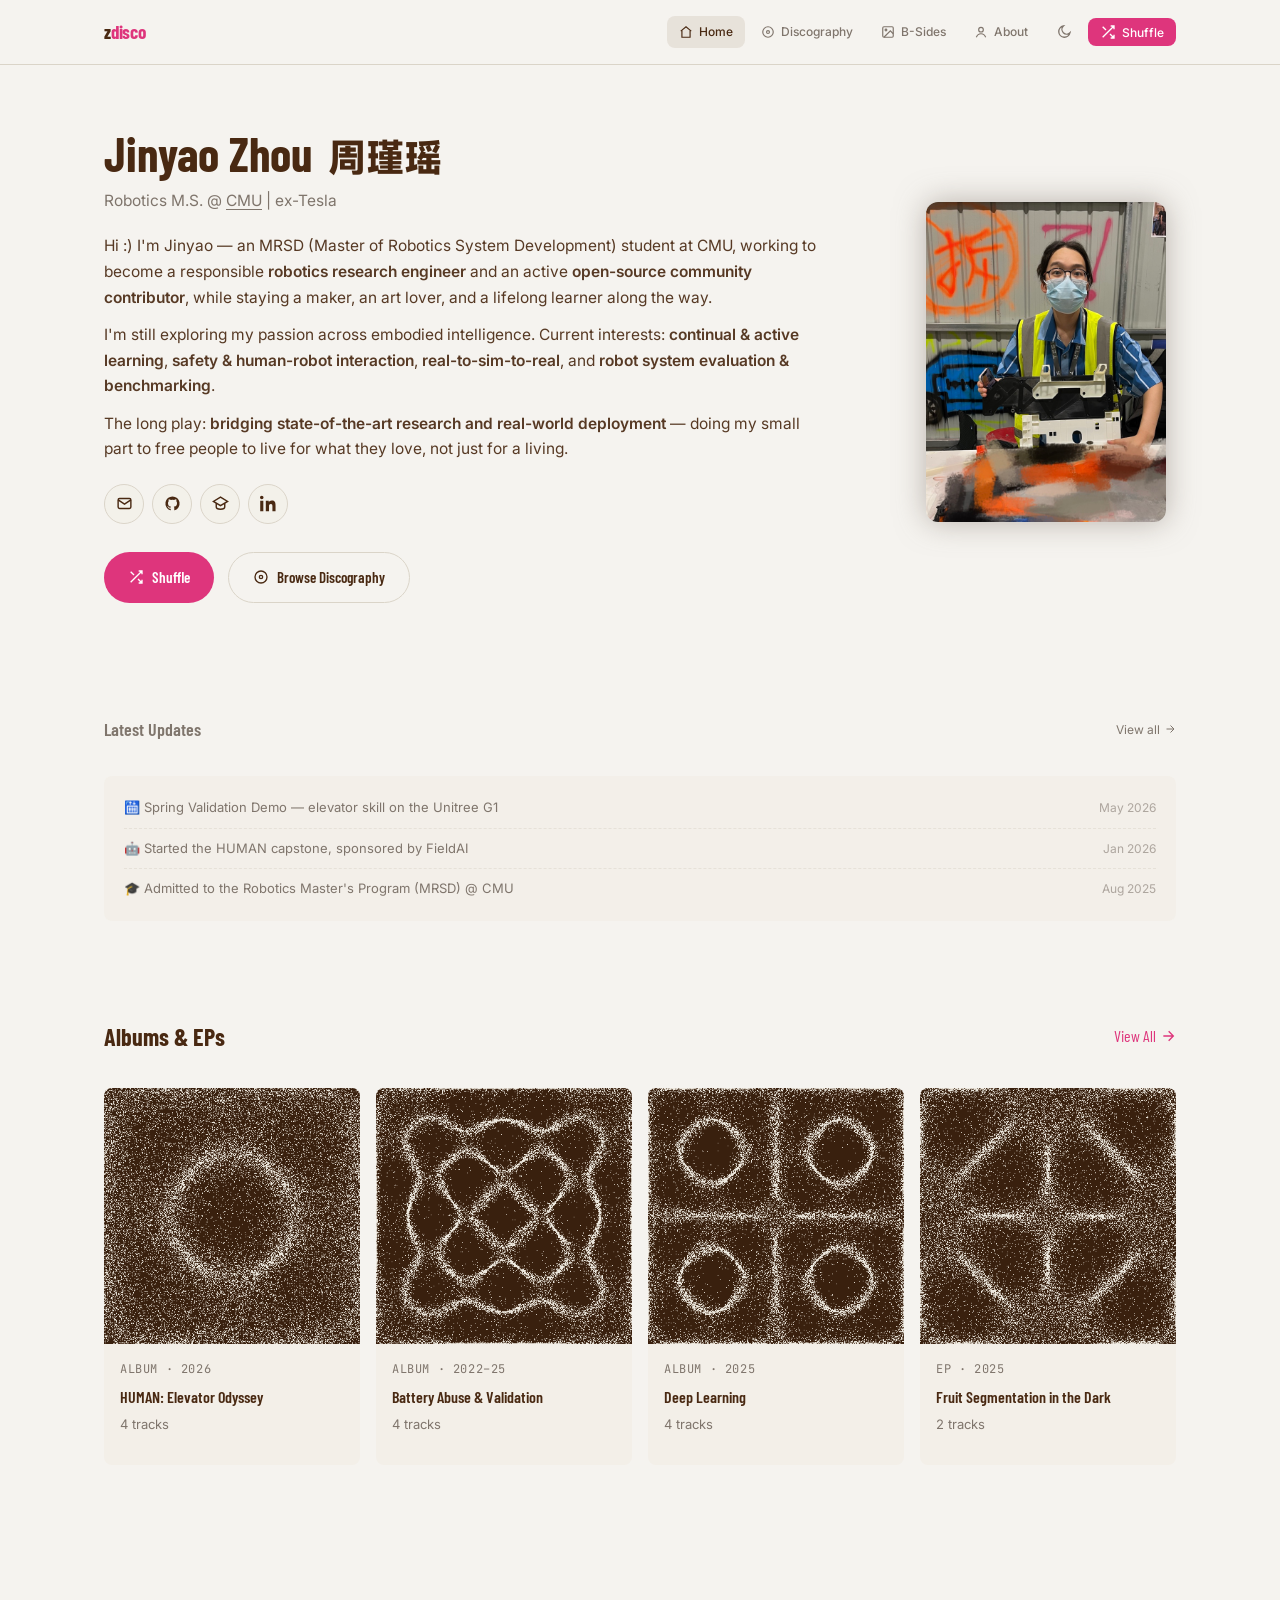
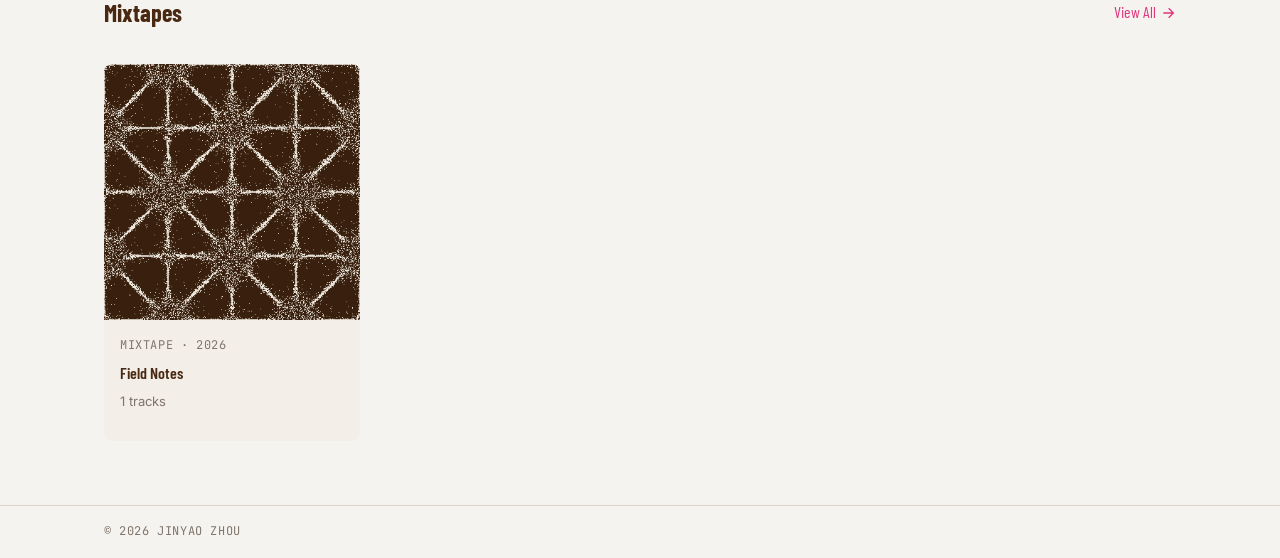
==== commit c9a03677: "Updates: full career timeline in standard format SJTU ME bachelor's and both Tesla milestones (TPM j" ====
--- a/index.html
+++ b/index.html
@@ -81,7 +81,7 @@
       <div class="updates">
         <div class="update"><span>🛗 Spring Validation Demo — elevator skill on the Unitree G1</span><span class="when">May 2026</span></div>
         <div class="update"><span>🤖 Started the HUMAN capstone, sponsored by FieldAI</span><span class="when">Jan 2026</span></div>
-        <div class="update"><span>🎓 Began the MRSD program at CMU</span><span class="when">Aug 2025</span></div>
+        <div class="update"><span>🎓 Admitted to the Robotics Master's Program (MRSD) @ CMU</span><span class="when">Aug 2025</span></div>
       </div>
     </div>
   </section>
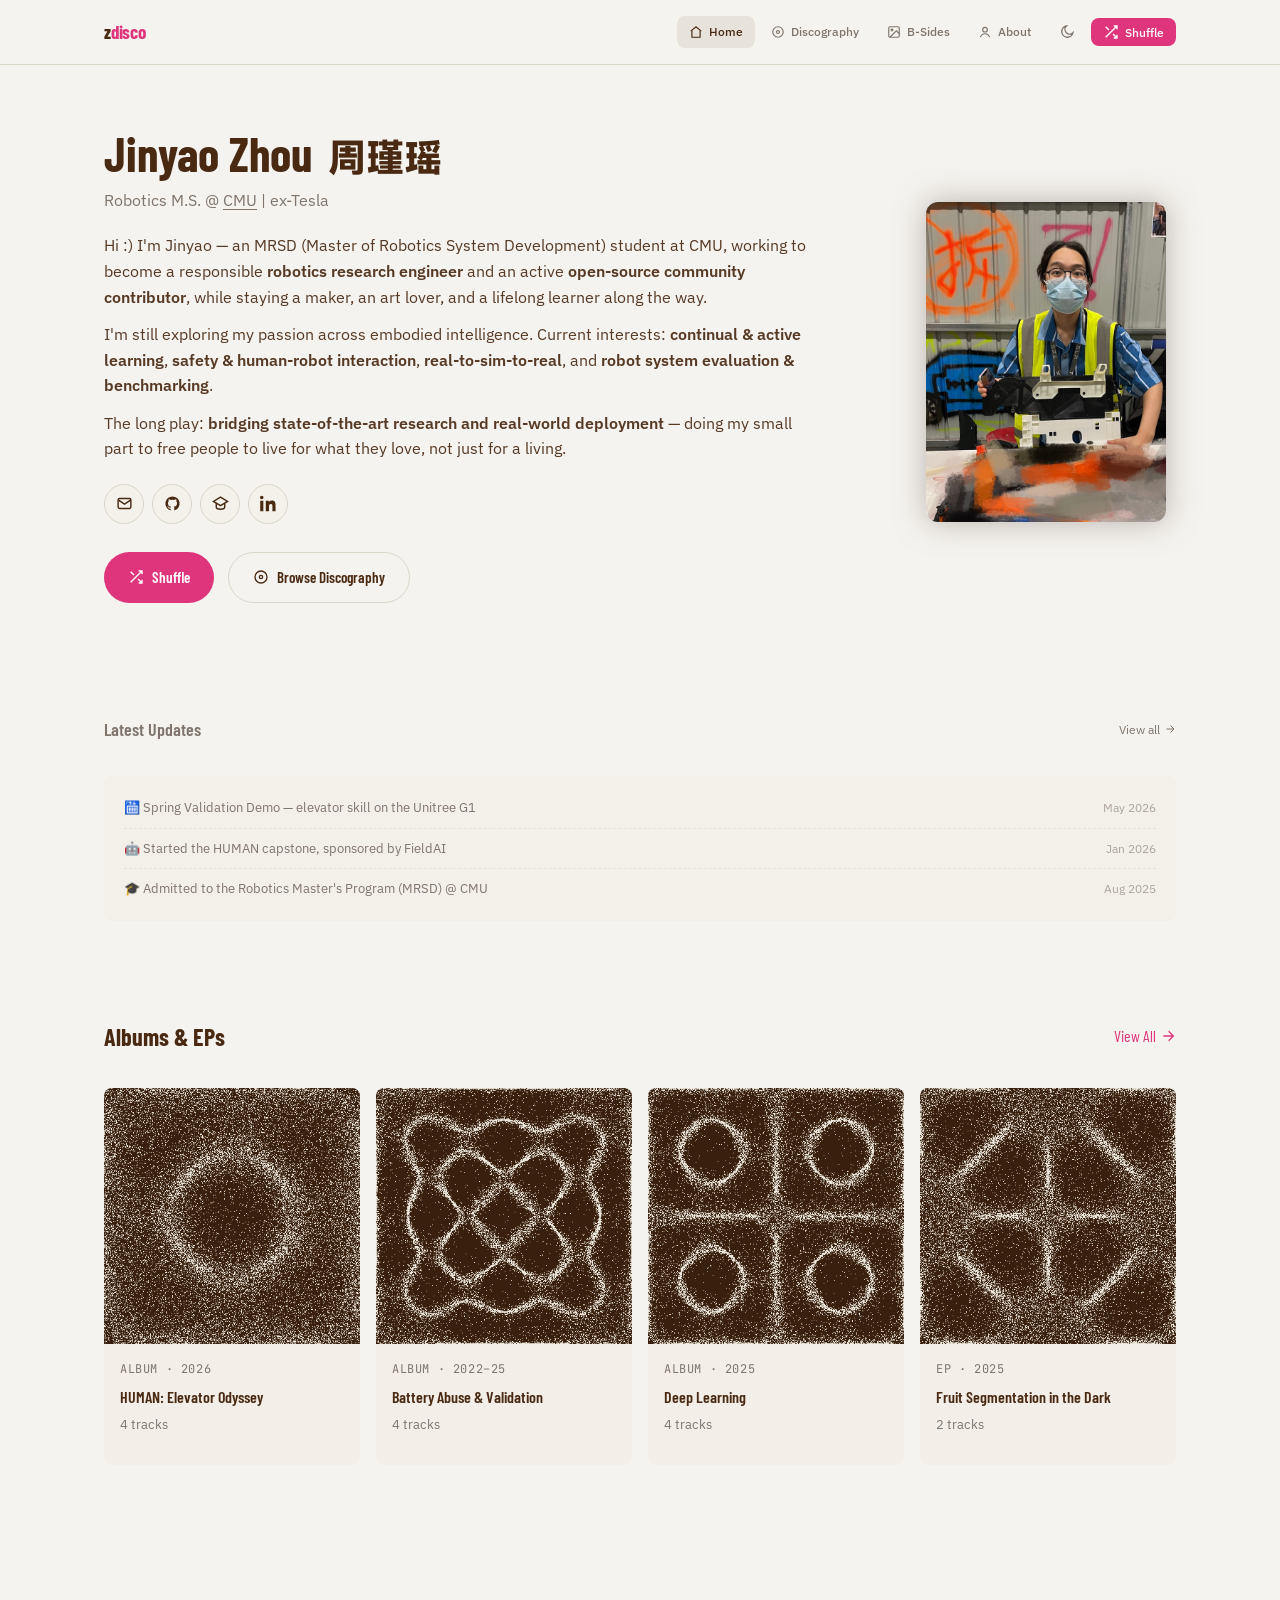
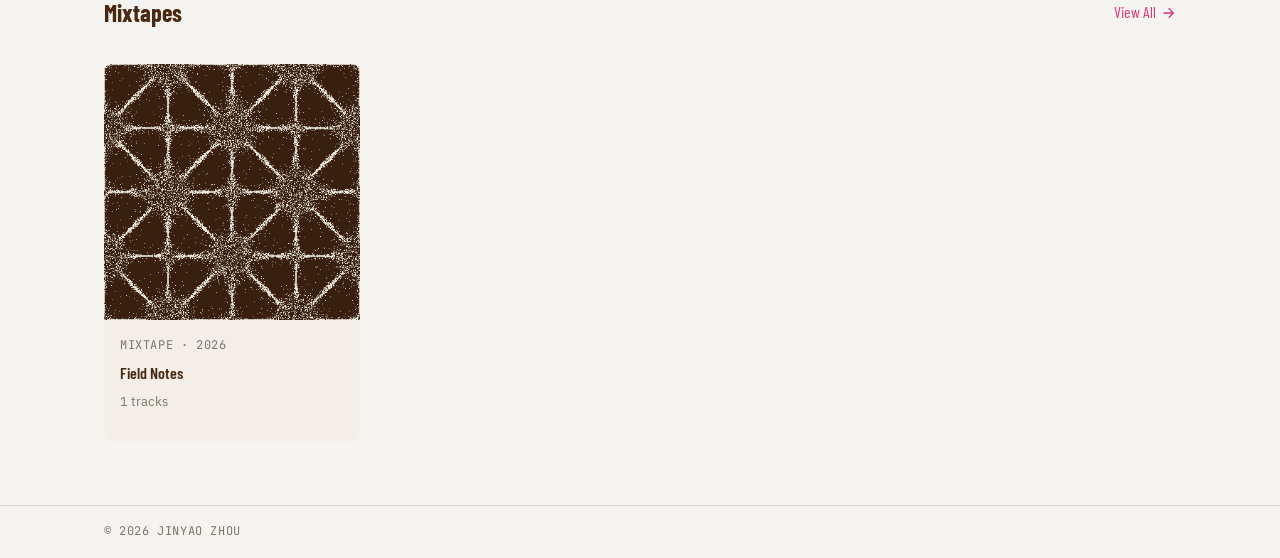
==== commit 382e28cf: "Body font: Inter -> IBM Plex Sans, with Plex Sans SC for Chinese B2+C3 from the type audit. Google F" ====
--- a/index.html
+++ b/index.html
@@ -8,7 +8,7 @@
 <script>try{var s=localStorage.getItem("theme");if(s?s==="dark":matchMedia("(prefers-color-scheme: dark)").matches)document.documentElement.classList.add("dark")}catch(e){}</script>
 <link rel="preconnect" href="https://fonts.googleapis.com">
 <link rel="preconnect" href="https://fonts.gstatic.com" crossorigin>
-<link href="https://fonts.googleapis.com/css2?family=Barlow:wght@400;500;600;700&family=Barlow+Condensed:wght@400;500;600;700&family=Inter:wght@300;400;500;600&family=JetBrains+Mono:wght@400;500&display=swap" rel="stylesheet">
+<link href="https://fonts.googleapis.com/css2?family=Barlow:wght@400;500;600;700&family=Barlow+Condensed:wght@400;500;600;700&family=IBM+Plex+Sans:wght@400;500;600&family=JetBrains+Mono:wght@400;500&display=swap" rel="stylesheet">
 <link rel="stylesheet" href="assets/style.css">
 <link rel="icon" href="data:image/svg+xml,<svg xmlns='http://www.w3.org/2000/svg' viewBox='0 0 100 100'><circle cx='50' cy='50' r='46' fill='%23171310'/><circle cx='50' cy='50' r='30' fill='none' stroke='%23e0388a' stroke-width='4'/><circle cx='50' cy='50' r='8' fill='%23e0388a'/></svg>">
 </head>
--- a/assets/style.css
+++ b/assets/style.css
@@ -17,7 +17,7 @@
   --radius: 0.75rem;
 
   --font-heading: 'Barlow Condensed', 'Barlow', sans-serif;
-  --font-body: 'Inter', sans-serif;
+  --font-body: 'IBM Plex Sans', 'IBM Plex Sans SC', 'PingFang SC', 'Microsoft YaHei', sans-serif;
   --font-mono: 'JetBrains Mono', monospace;
 
   --glow-primary: 0 0 30px hsl(25 10% 45% / 0.5);
@@ -59,6 +59,15 @@
 .container { max-width: 1024px; margin: 0 auto; padding: 0 24px; }
 .container.wide { max-width: 1120px; }
 .container.narrow { max-width: 768px; }
+
+/* IBM Plex Sans SC — subset of the site's Chinese body glyphs; anything
+   outside the subset falls back to the system CJK face */
+@font-face {
+  font-family: "IBM Plex Sans SC";
+  src: url("fonts/plexsc-body.woff2") format("woff2");
+  font-weight: 400;
+  font-display: swap;
+}
 
 /* Chinese name beside the English name — MiSans Bold, subset to the three glyphs */
 @font-face {
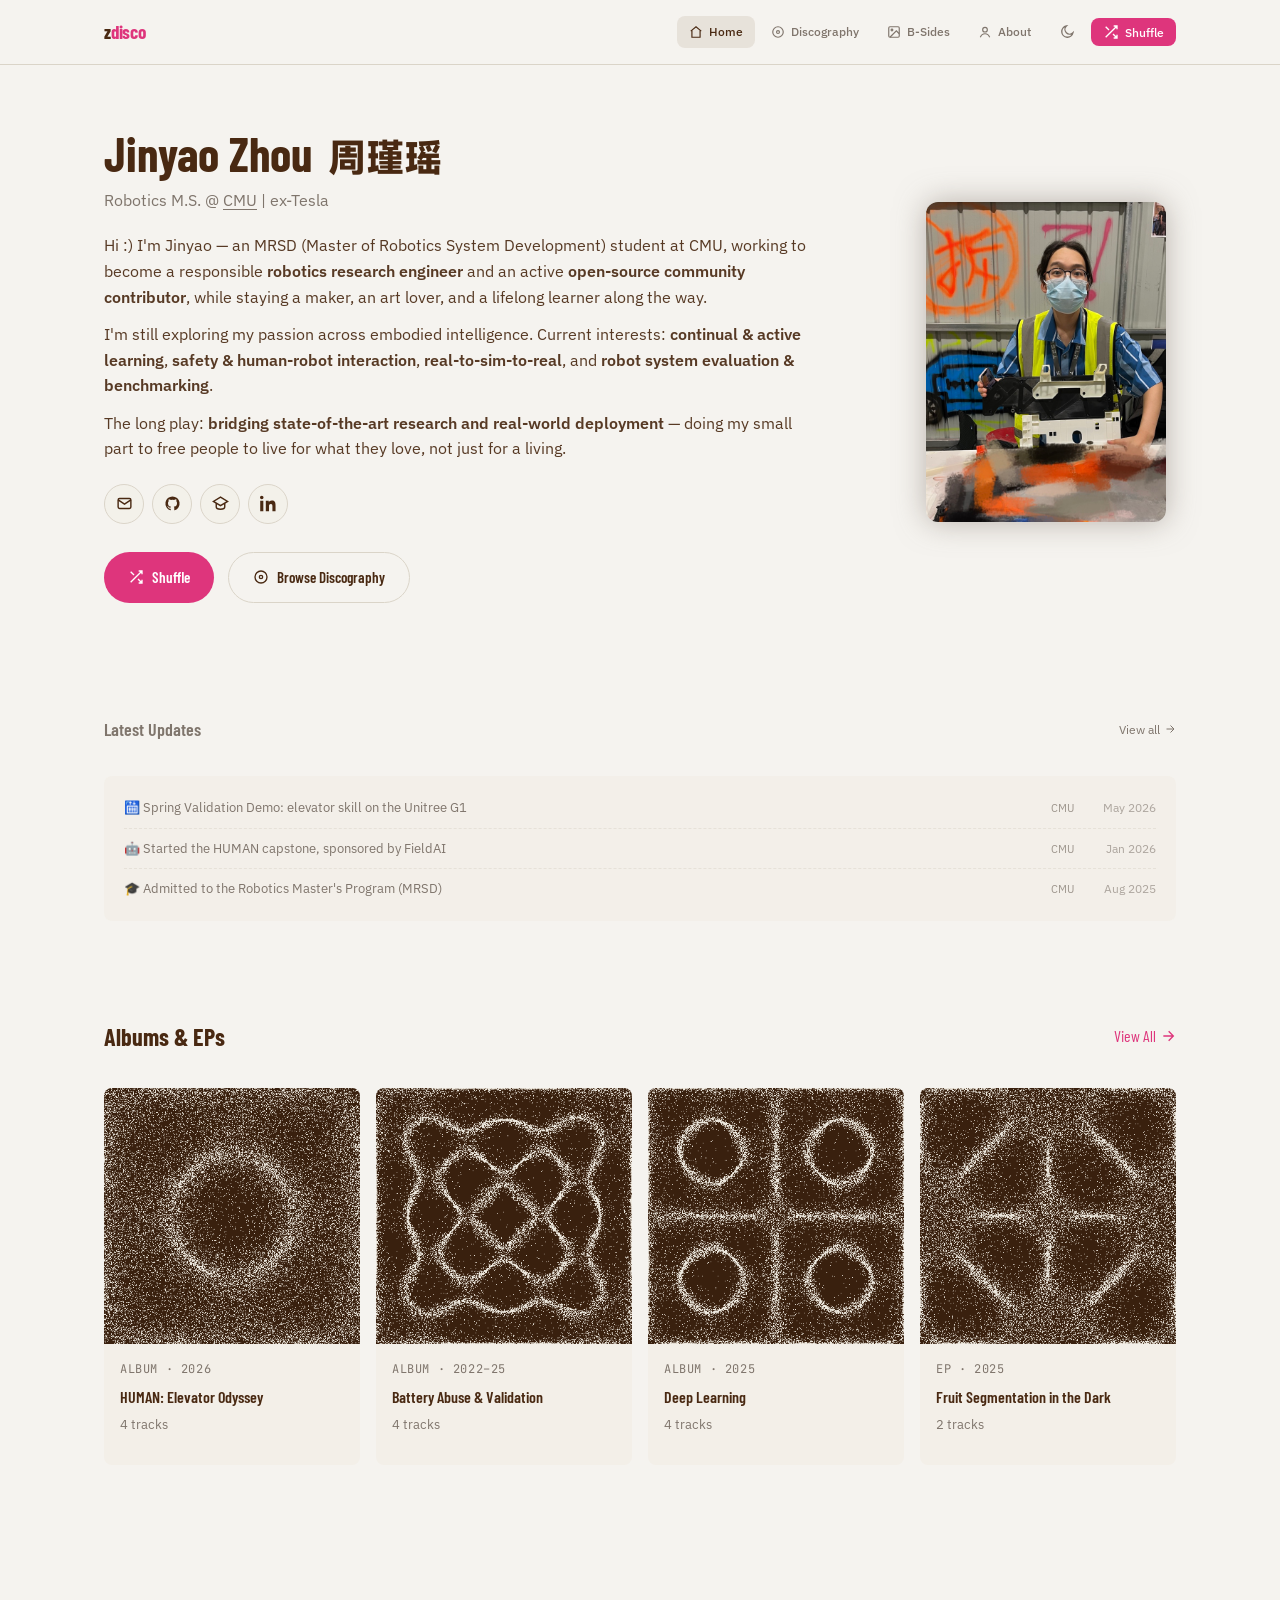
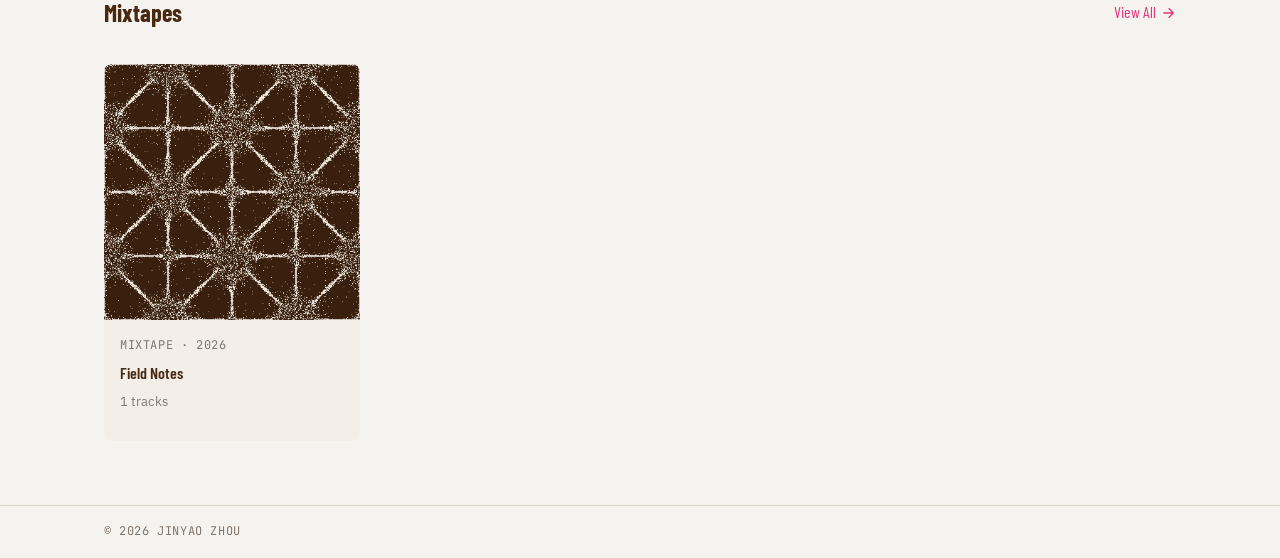
==== commit f66d8d20: "Timeline: org/location as a right-aligned column, no more em-dash Each row is now event | ORG, CITY " ====
--- a/index.html
+++ b/index.html
@@ -79,9 +79,9 @@
         <a class="more xs" href="about.html">View all <svg viewBox="0 0 24 24" fill="none" stroke="currentColor" stroke-width="2" style="width:12px;height:12px"><path d="M5 12h14M13 5l7 7-7 7"/></svg></a>
       </div>
       <div class="updates">
-        <div class="update"><span>🛗 Spring Validation Demo — elevator skill on the Unitree G1</span><span class="when">May 2026</span></div>
-        <div class="update"><span>🤖 Started the HUMAN capstone, sponsored by FieldAI</span><span class="when">Jan 2026</span></div>
-        <div class="update"><span>🎓 Admitted to the Robotics Master's Program (MRSD) @ CMU</span><span class="when">Aug 2025</span></div>
+        <div class="update"><span class="ev">🛗 Spring Validation Demo: elevator skill on the Unitree G1</span><span class="where">CMU</span><span class="when">May 2026</span></div>
+        <div class="update"><span class="ev">🤖 Started the HUMAN capstone, sponsored by FieldAI</span><span class="where">CMU</span><span class="when">Jan 2026</span></div>
+        <div class="update"><span class="ev">🎓 Admitted to the Robotics Master's Program (MRSD)</span><span class="where">CMU</span><span class="when">Aug 2025</span></div>
       </div>
     </div>
   </section>
--- a/assets/style.css
+++ b/assets/style.css
@@ -221,12 +221,14 @@
 /* ---------------- updates strip ---------------- */
 .updates { background: hsl(var(--card) / .8); border-radius: 8px; padding: 12px 20px; }
 .update {
-  display: flex; align-items: center; justify-content: space-between;
+  display: flex; align-items: baseline; gap: 16px;
   padding: 9px 0; border-bottom: 1px dashed hsl(var(--border) / .5);
   font-size: 13px; color: hsl(var(--muted-foreground));
 }
+.update .ev { flex: 1; }
+.update .where { font-size: 11px; color: hsl(var(--muted-foreground) / .75); white-space: nowrap; }
 .update:last-child { border-bottom: none; }
-.update .when { font-size: 12px; color: hsl(var(--muted-foreground) / .6); margin-left: 16px; white-space: nowrap; }
+.update .when { font-size: 12px; color: hsl(var(--muted-foreground) / .6); white-space: nowrap; min-width: 66px; text-align: right; }
 
 /* ---------------- album cards ---------------- */
 .grid-albums { display: grid; grid-template-columns: repeat(2, 1fr); gap: 16px; }
@@ -367,12 +369,15 @@
 }
 .about-updates .card:hover { box-shadow: var(--glow-primary); }
 .about-updates .row {
-  display: flex; align-items: center; justify-content: space-between;
+  display: flex; align-items: baseline; gap: 16px;
   padding: 12px 0; border-bottom: 1px dashed hsl(var(--border));
   font-size: 14px;
 }
+.about-updates .row .ev { flex: 1; }
+.about-updates .row .where { white-space: nowrap; }
+@media (max-width: 640px) { .about-updates .row { flex-wrap: wrap; } .about-updates .row .where { margin-left: auto; } }
 .about-updates .row:last-child { border-bottom: none; }
-.about-updates .row .when { margin-left: 16px; white-space: nowrap; font-size: 12px; }
+.about-updates .row .when { white-space: nowrap; font-size: 12px; min-width: 66px; text-align: right; }
 
 /* ---------------- off the record (about) ---------------- */
 .off-record { margin-bottom: 56px; }
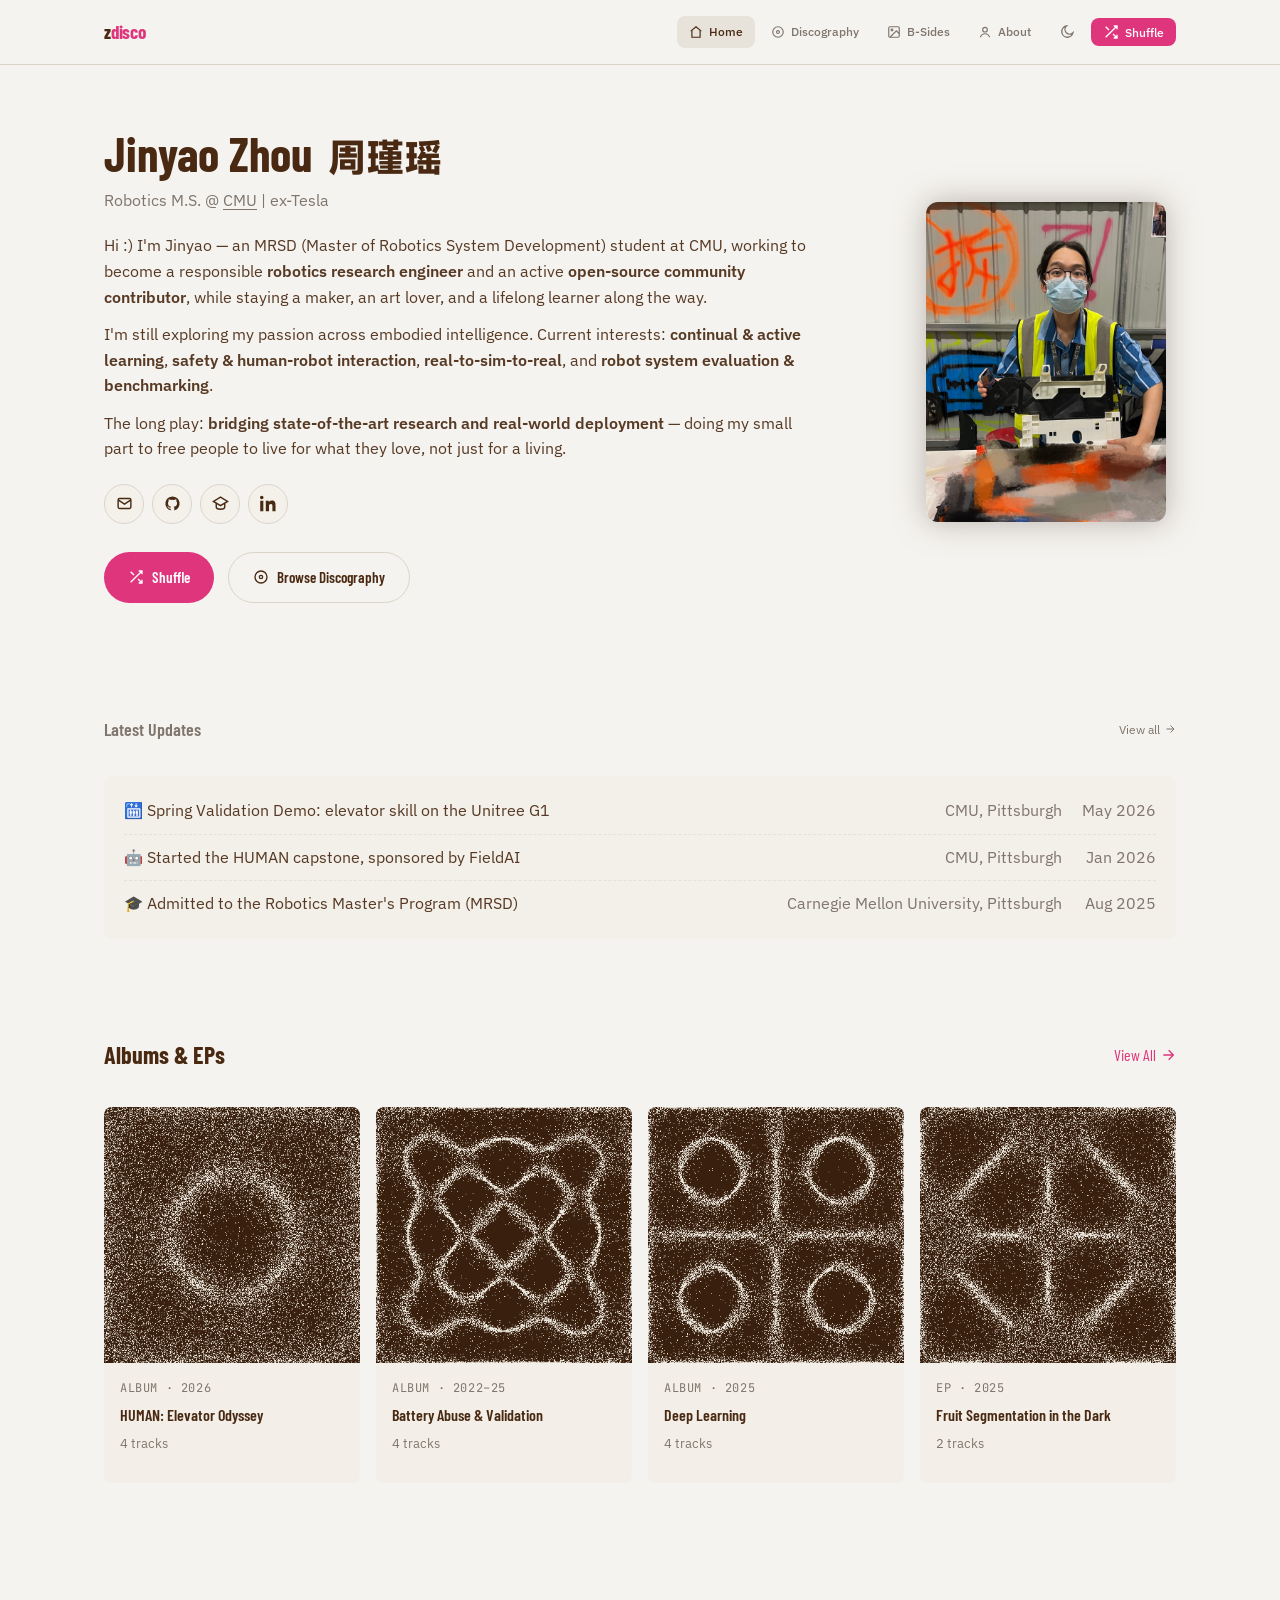
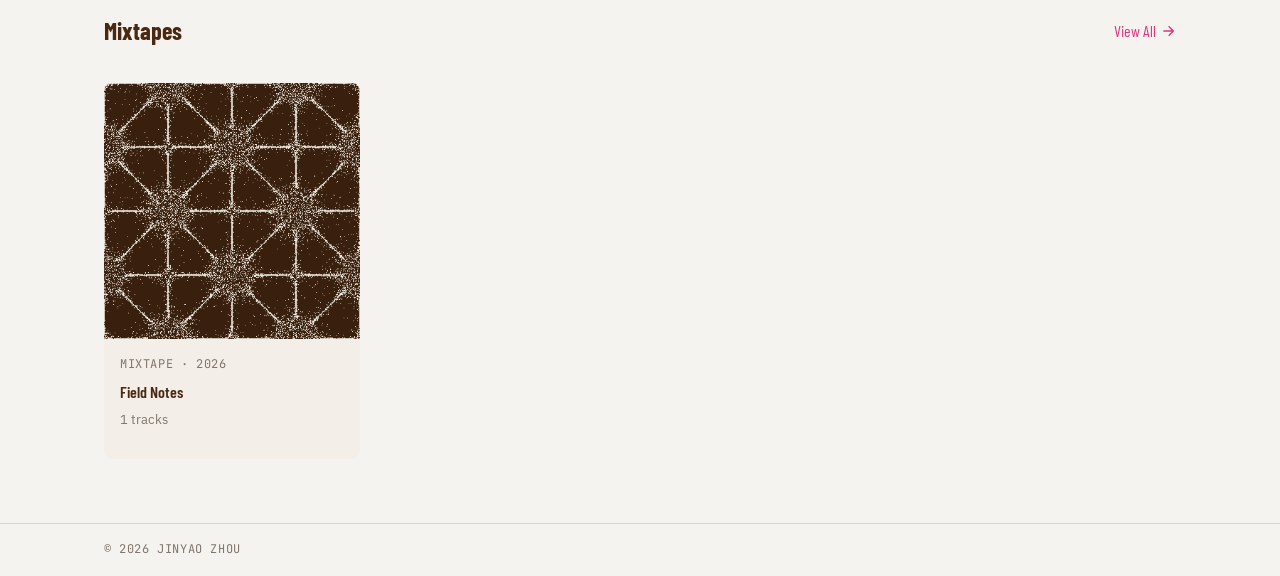
==== commit 0e97a6f9: "Updates: one data source, one typography window.UPDATES in albums.js feeds both pages - About render" ====
--- a/index.html
+++ b/index.html
@@ -78,11 +78,7 @@
         <h2>Latest Updates</h2>
         <a class="more xs" href="about.html">View all <svg viewBox="0 0 24 24" fill="none" stroke="currentColor" stroke-width="2" style="width:12px;height:12px"><path d="M5 12h14M13 5l7 7-7 7"/></svg></a>
       </div>
-      <div class="updates">
-        <div class="update"><span class="ev">🛗 Spring Validation Demo: elevator skill on the Unitree G1</span><span class="where">CMU</span><span class="when">May 2026</span></div>
-        <div class="update"><span class="ev">🤖 Started the HUMAN capstone, sponsored by FieldAI</span><span class="where">CMU</span><span class="when">Jan 2026</span></div>
-        <div class="update"><span class="ev">🎓 Admitted to the Robotics Master's Program (MRSD)</span><span class="where">CMU</span><span class="when">Aug 2025</span></div>
-      </div>
+      <div class="updates" data-updates data-limit="3"></div>
     </div>
   </section>
 
--- a/assets/style.css
+++ b/assets/style.css
@@ -222,13 +222,15 @@
 .updates { background: hsl(var(--card) / .8); border-radius: 8px; padding: 12px 20px; }
 .update {
   display: flex; align-items: baseline; gap: 16px;
-  padding: 9px 0; border-bottom: 1px dashed hsl(var(--border) / .5);
-  font-size: 13px; color: hsl(var(--muted-foreground));
+  padding: 10px 0; border-bottom: 1px dashed hsl(var(--border) / .5);
+  font-size: 15.5px; color: hsl(var(--foreground) / .92);
 }
 .update .ev { flex: 1; }
-.update .where { font-size: 11px; color: hsl(var(--muted-foreground) / .75); white-space: nowrap; }
+.update .where { color: hsl(var(--muted-foreground)); white-space: nowrap; }
+.update .when { color: hsl(var(--muted-foreground)); white-space: nowrap; min-width: 78px; text-align: right; }
+@media (max-width: 640px) { .update { flex-wrap: wrap; } .update .where { margin-left: auto; } }
 .update:last-child { border-bottom: none; }
-.update .when { font-size: 12px; color: hsl(var(--muted-foreground) / .6); white-space: nowrap; min-width: 66px; text-align: right; }
+
 
 /* ---------------- album cards ---------------- */
 .grid-albums { display: grid; grid-template-columns: repeat(2, 1fr); gap: 16px; }
@@ -368,16 +370,7 @@
   transition: box-shadow .3s ease;
 }
 .about-updates .card:hover { box-shadow: var(--glow-primary); }
-.about-updates .row {
-  display: flex; align-items: baseline; gap: 16px;
-  padding: 12px 0; border-bottom: 1px dashed hsl(var(--border));
-  font-size: 14px;
-}
-.about-updates .row .ev { flex: 1; }
-.about-updates .row .where { white-space: nowrap; }
-@media (max-width: 640px) { .about-updates .row { flex-wrap: wrap; } .about-updates .row .where { margin-left: auto; } }
 .about-updates .row:last-child { border-bottom: none; }
-.about-updates .row .when { white-space: nowrap; font-size: 12px; min-width: 66px; text-align: right; }
 
 /* ---------------- off the record (about) ---------------- */
 .off-record { margin-bottom: 56px; }
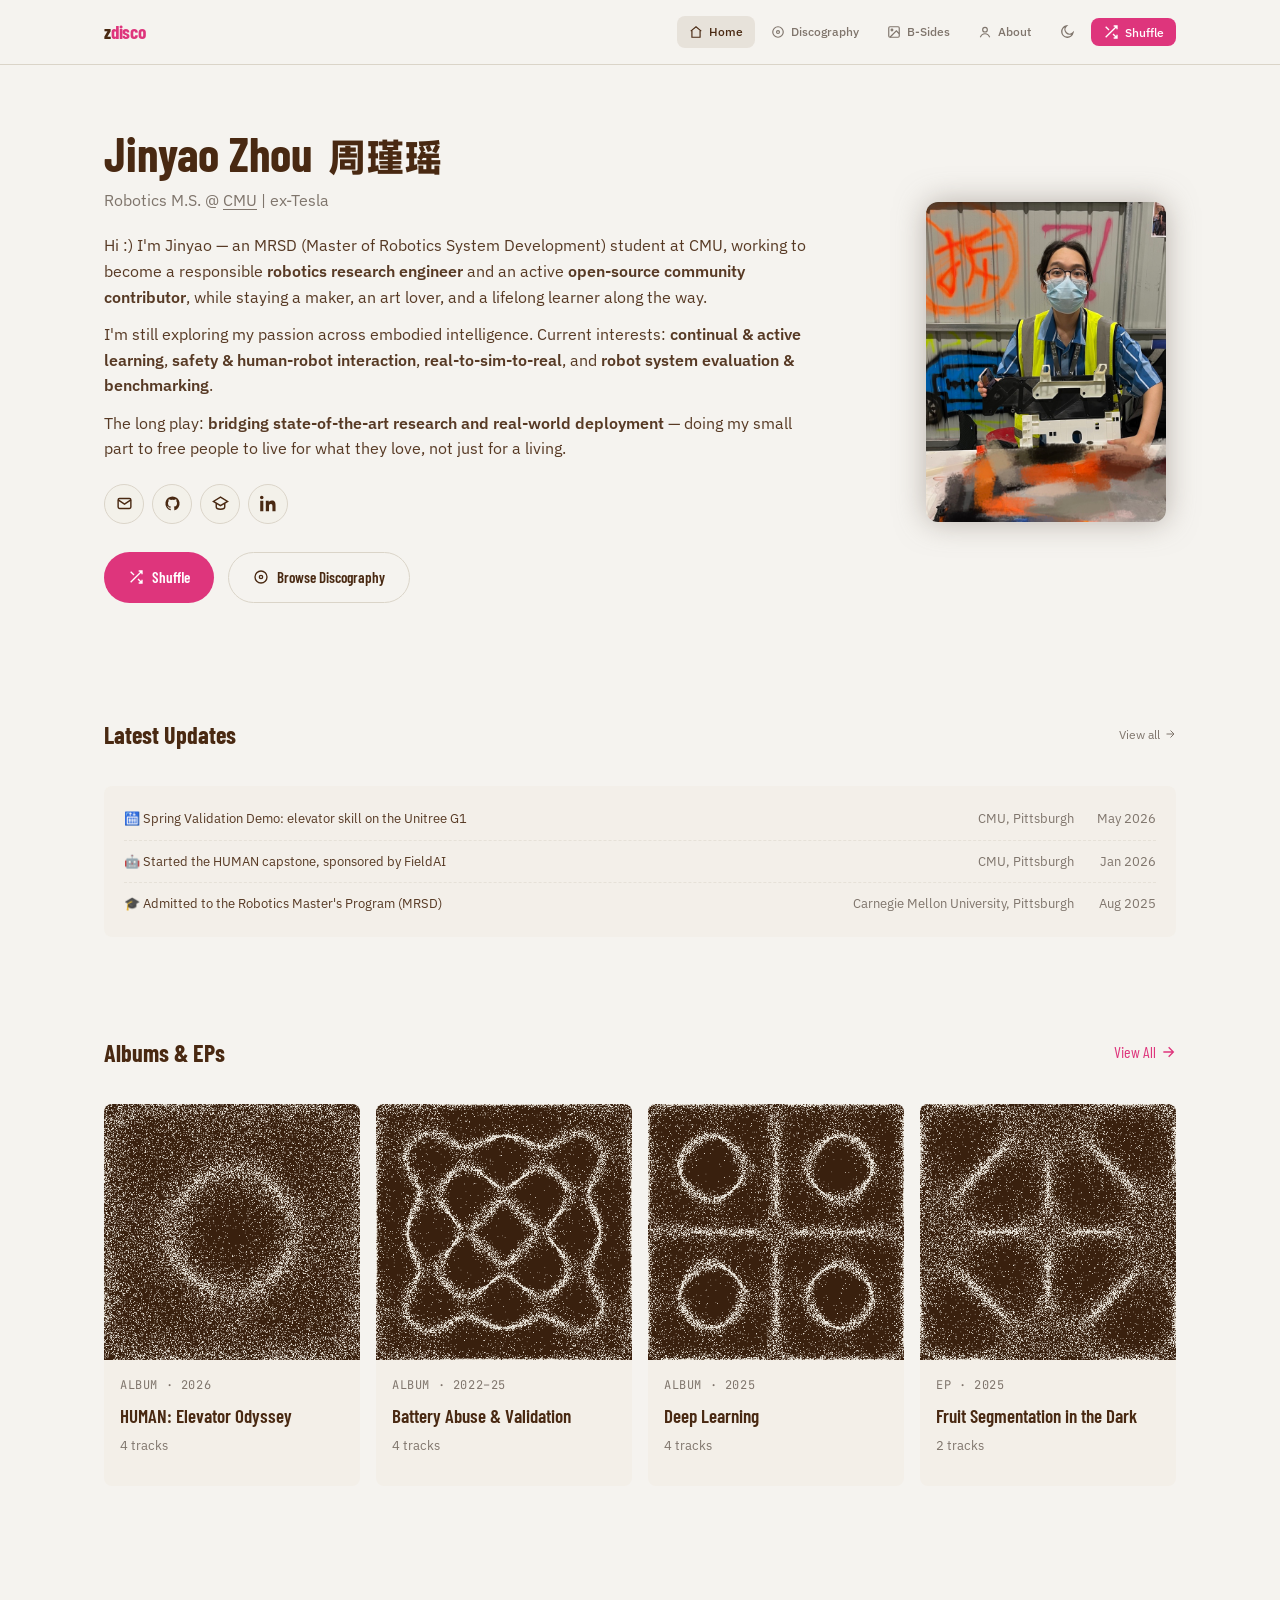
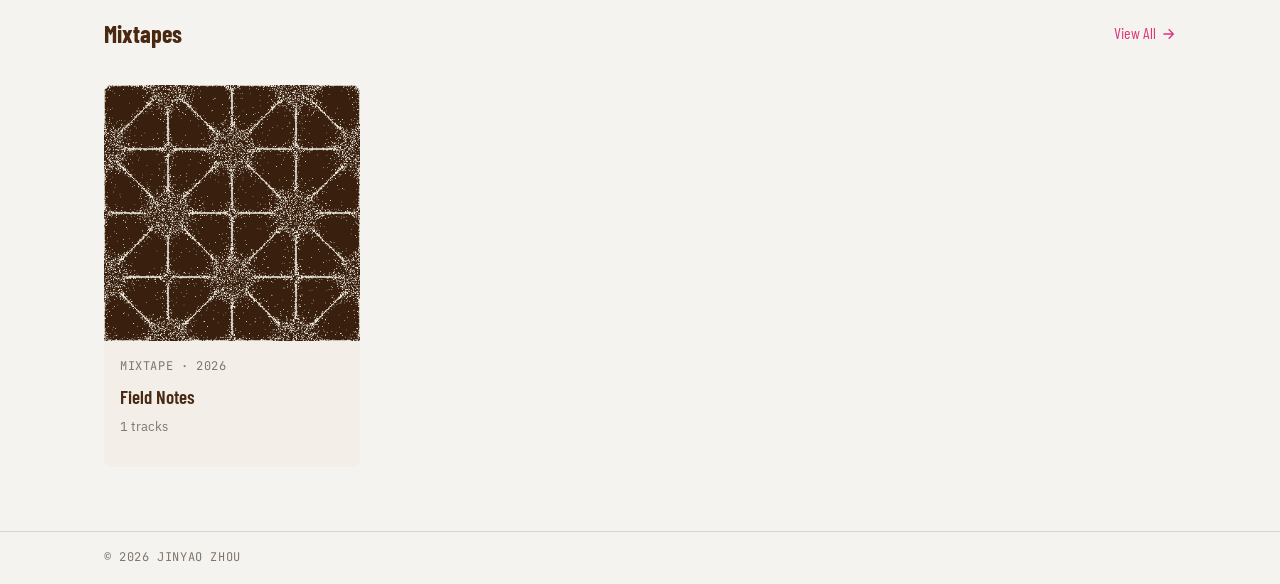
==== commit 64c05caf: "Latest Updates heading joins the standard 24px section head Co-Authored-By: Claude Fable 5 <noreply@" ====
--- a/index.html
+++ b/index.html
@@ -74,7 +74,7 @@
   <!-- Latest Updates -->
   <section class="block">
     <div class="container wide">
-      <div class="sec-head sm">
+      <div class="sec-head">
         <h2>Latest Updates</h2>
         <a class="more xs" href="about.html">View all <svg viewBox="0 0 24 24" fill="none" stroke="currentColor" stroke-width="2" style="width:12px;height:12px"><path d="M5 12h14M13 5l7 7-7 7"/></svg></a>
       </div>
--- a/assets/style.css
+++ b/assets/style.css
@@ -223,11 +223,11 @@
 .update {
   display: flex; align-items: baseline; gap: 16px;
   padding: 10px 0; border-bottom: 1px dashed hsl(var(--border) / .5);
-  font-size: 15.5px; color: hsl(var(--foreground) / .92);
+  font-size: 13px; color: hsl(var(--foreground) / .92);
 }
 .update .ev { flex: 1; }
 .update .where { color: hsl(var(--muted-foreground)); white-space: nowrap; }
-.update .when { color: hsl(var(--muted-foreground)); white-space: nowrap; min-width: 78px; text-align: right; }
+.update .when { color: hsl(var(--muted-foreground)); white-space: nowrap; min-width: 66px; text-align: right; }
 @media (max-width: 640px) { .update { flex-wrap: wrap; } .update .where { margin-left: auto; } }
 .update:last-child { border-bottom: none; }
 
@@ -252,7 +252,7 @@
 .album-card:hover .art canvas { transform: scale(1.1); }
 .album-card .meta { padding: 16px; }
 .album-card h3 {
-  font-weight: 600; font-size: 16px; color: hsl(var(--foreground));
+  font-weight: 600; font-size: 19px; color: hsl(var(--foreground));
   white-space: nowrap; overflow: hidden; text-overflow: ellipsis; margin-top: 4px;
 }
 .album-card .tracks { font-size: 13px; color: hsl(var(--muted-foreground)); margin-top: 4px; }
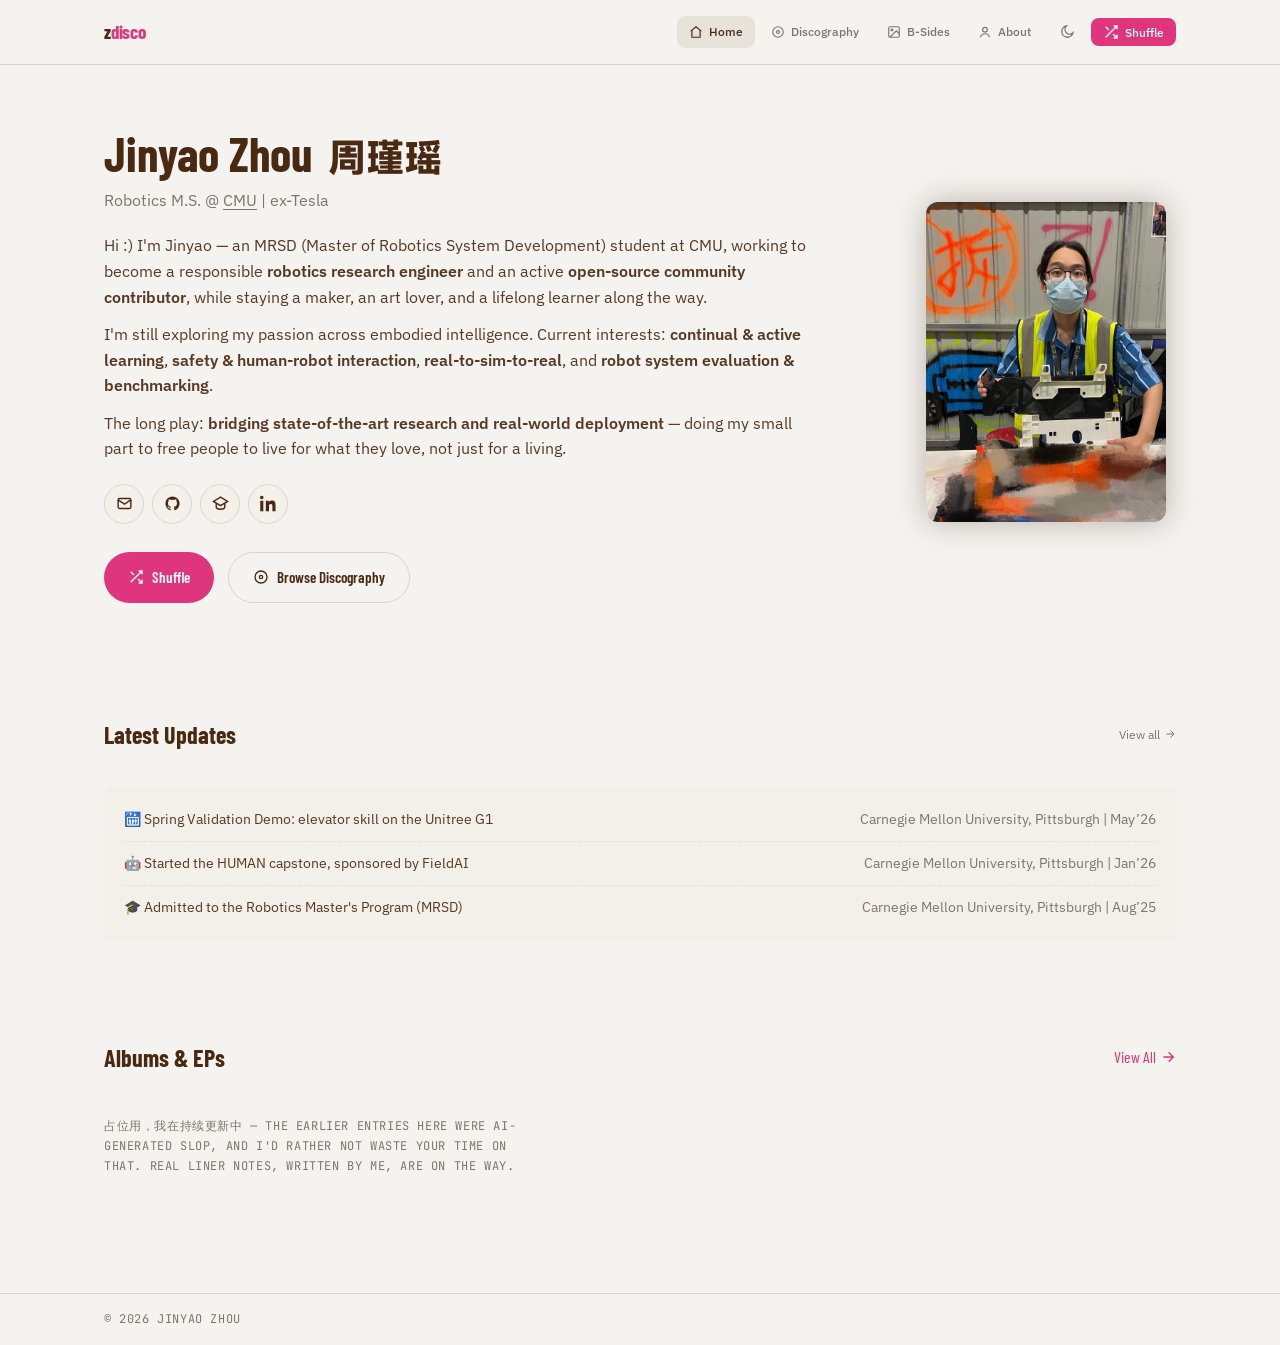
==== commit 9841f8f7: "Clear the AI-drafted discography; say so plainly ALBUMS is empty on purpose: the placeholder tells v" ====
--- a/index.html
+++ b/index.html
@@ -100,7 +100,7 @@
         <h2>Mixtapes</h2>
         <a class="more" href="discography.html">View All <svg viewBox="0 0 24 24" fill="none" stroke="currentColor" stroke-width="2"><path d="M5 12h14M13 5l7 7-7 7"/></svg></a>
       </div>
-      <div class="grid-albums" data-albums="4" data-types="mixtape"></div>
+      <div class="grid-albums" data-albums="4" data-types="mixtape" data-empty-hide></div>
     </div>
   </section>
 
--- a/assets/style.css
+++ b/assets/style.css
@@ -223,12 +223,11 @@
 .update {
   display: flex; align-items: baseline; gap: 16px;
   padding: 10px 0; border-bottom: 1px dashed hsl(var(--border) / .5);
-  font-size: 13px; color: hsl(var(--foreground) / .92);
+  font-size: 14px; color: hsl(var(--foreground) / .92);
 }
 .update .ev { flex: 1; }
-.update .where { color: hsl(var(--muted-foreground)); white-space: nowrap; }
-.update .when { color: hsl(var(--muted-foreground)); white-space: nowrap; min-width: 66px; text-align: right; }
-@media (max-width: 640px) { .update { flex-wrap: wrap; } .update .where { margin-left: auto; } }
+.update .loc { color: hsl(var(--muted-foreground)); white-space: nowrap; }
+@media (max-width: 640px) { .update { flex-wrap: wrap; } .update .loc { margin-left: auto; } }
 .update:last-child { border-bottom: none; }
 
 
